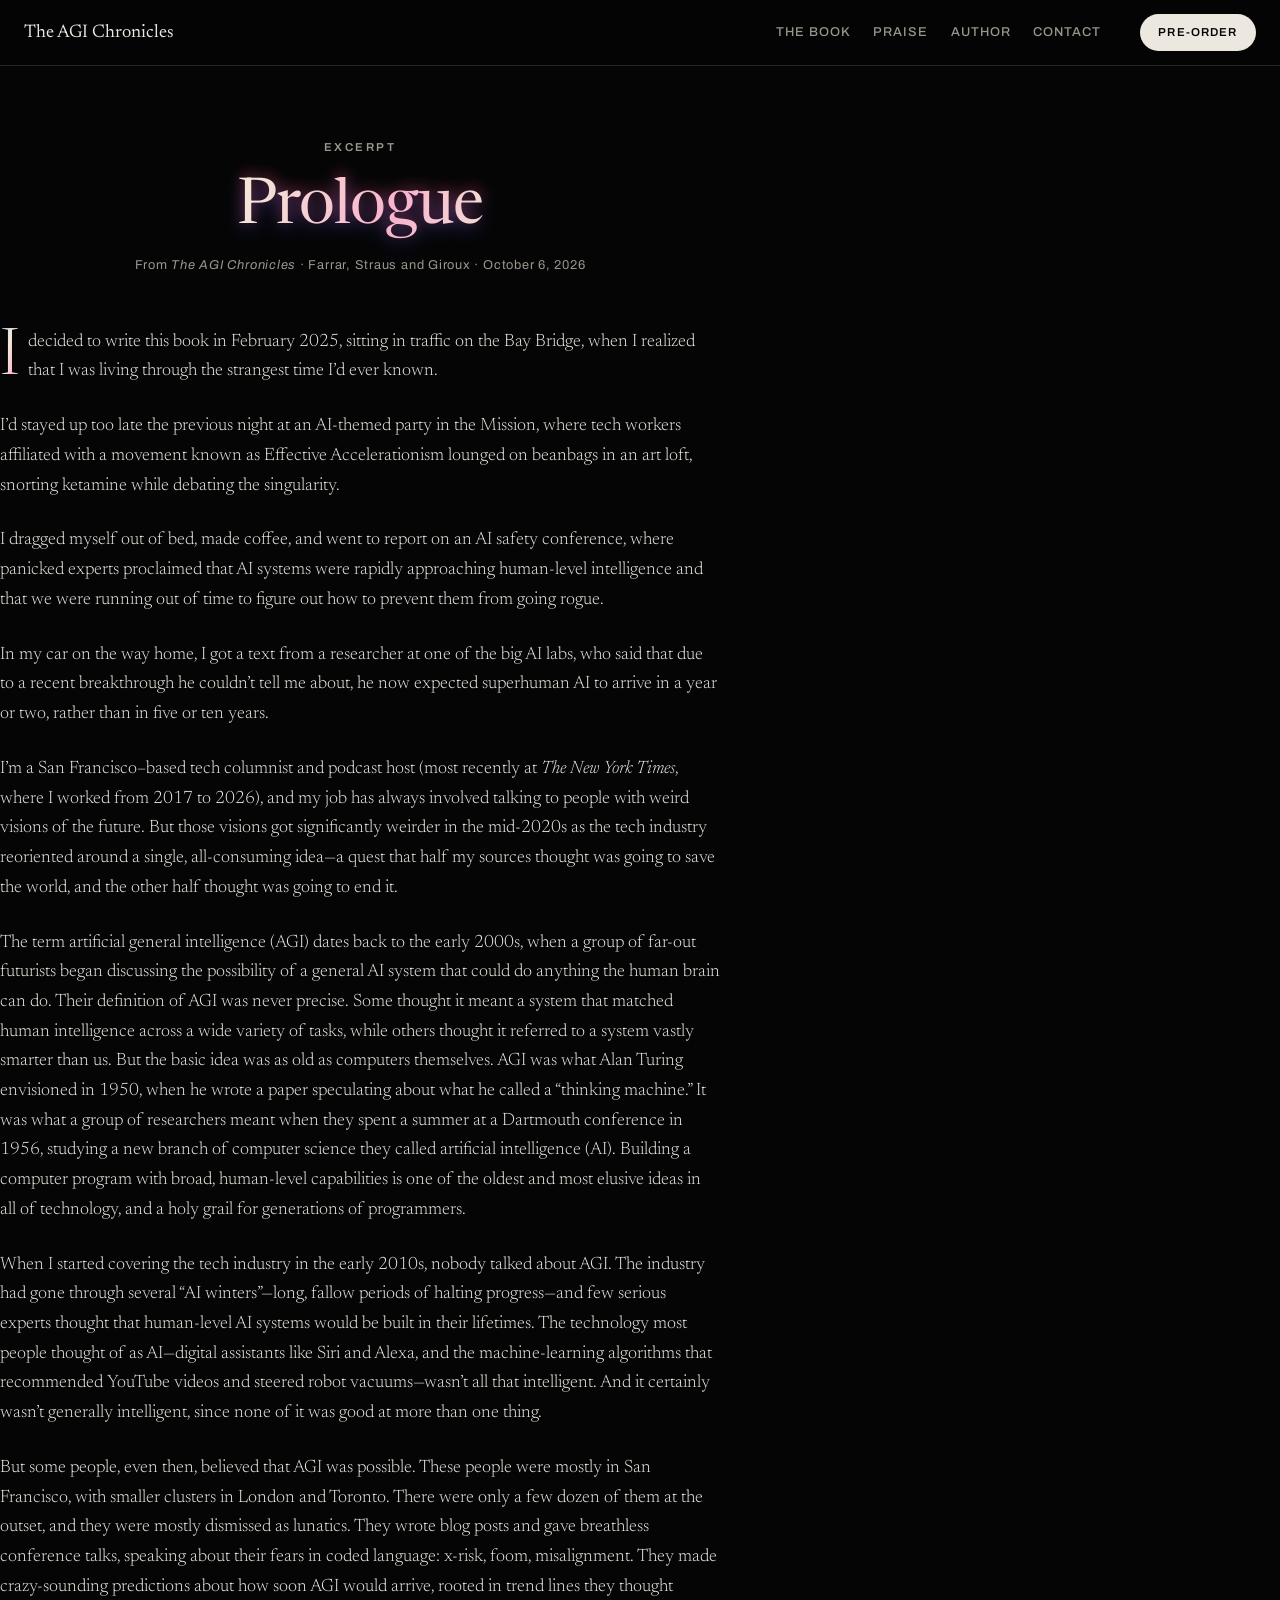
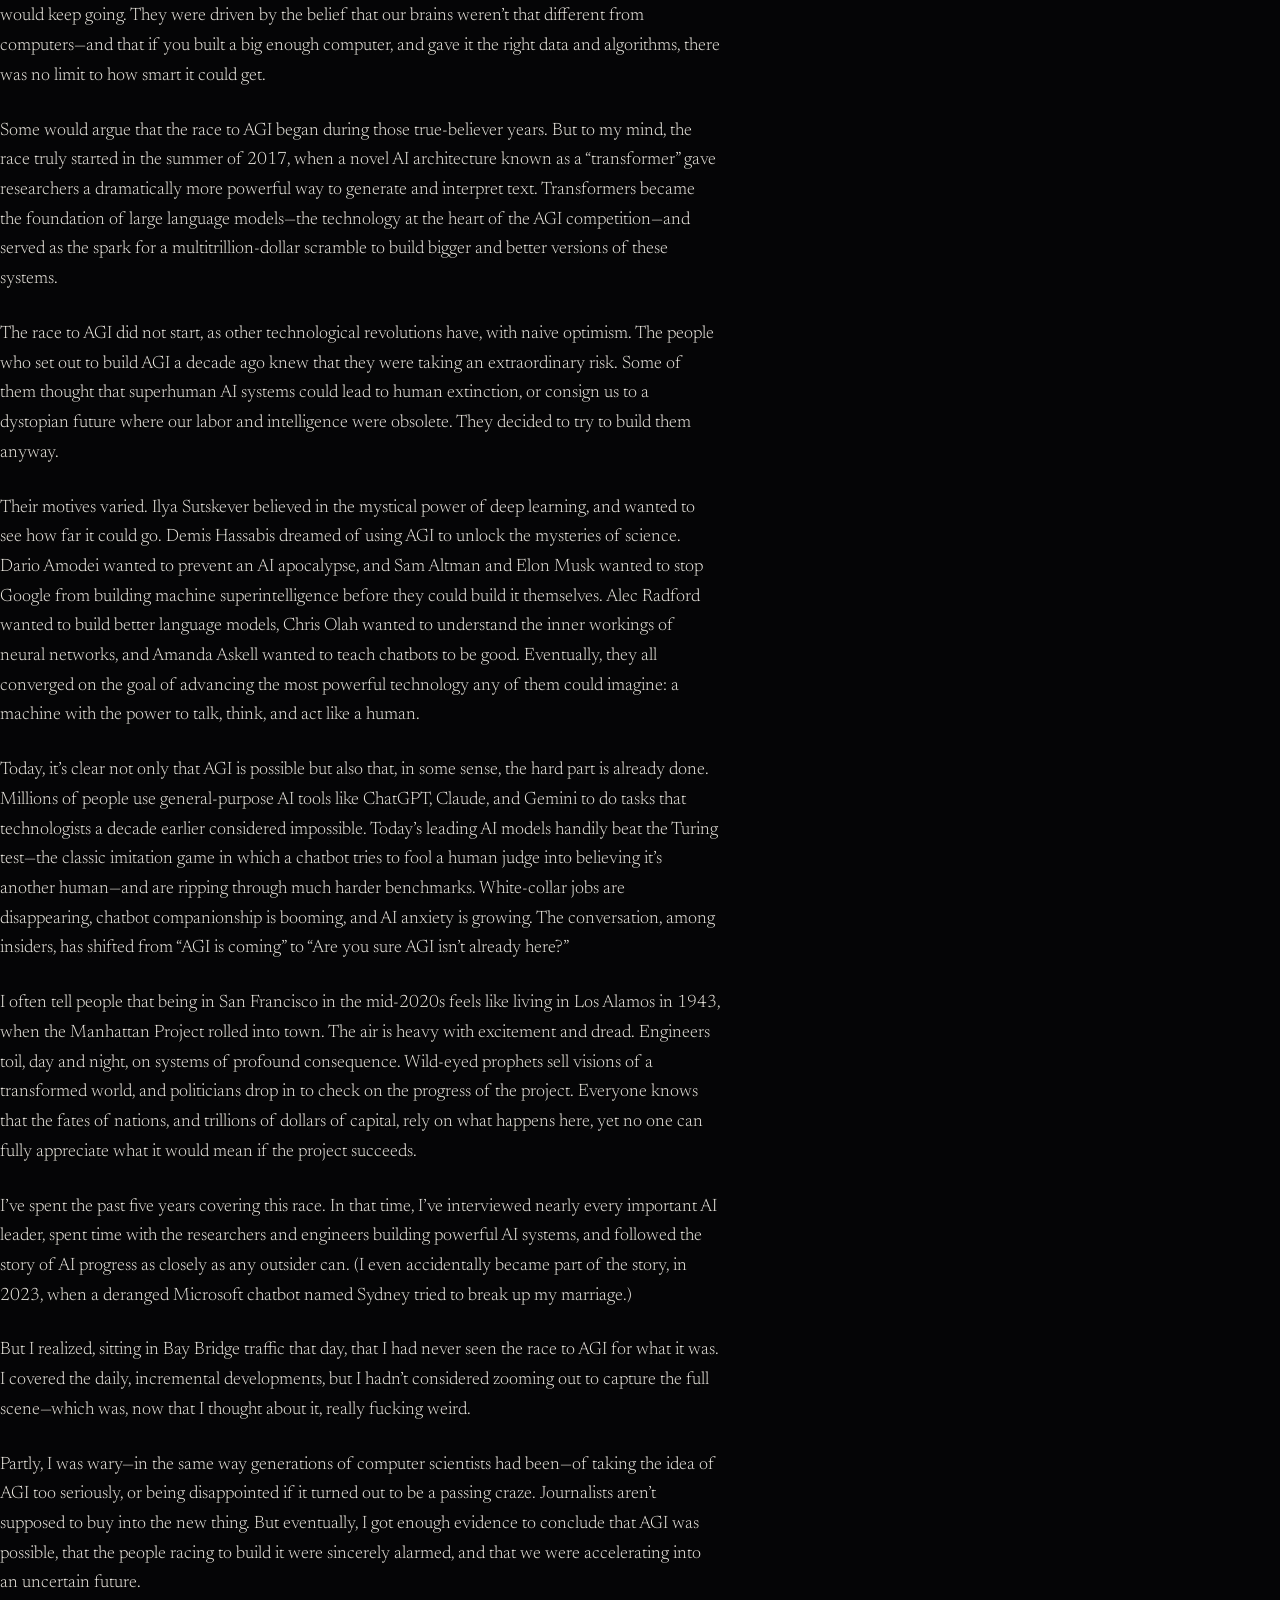
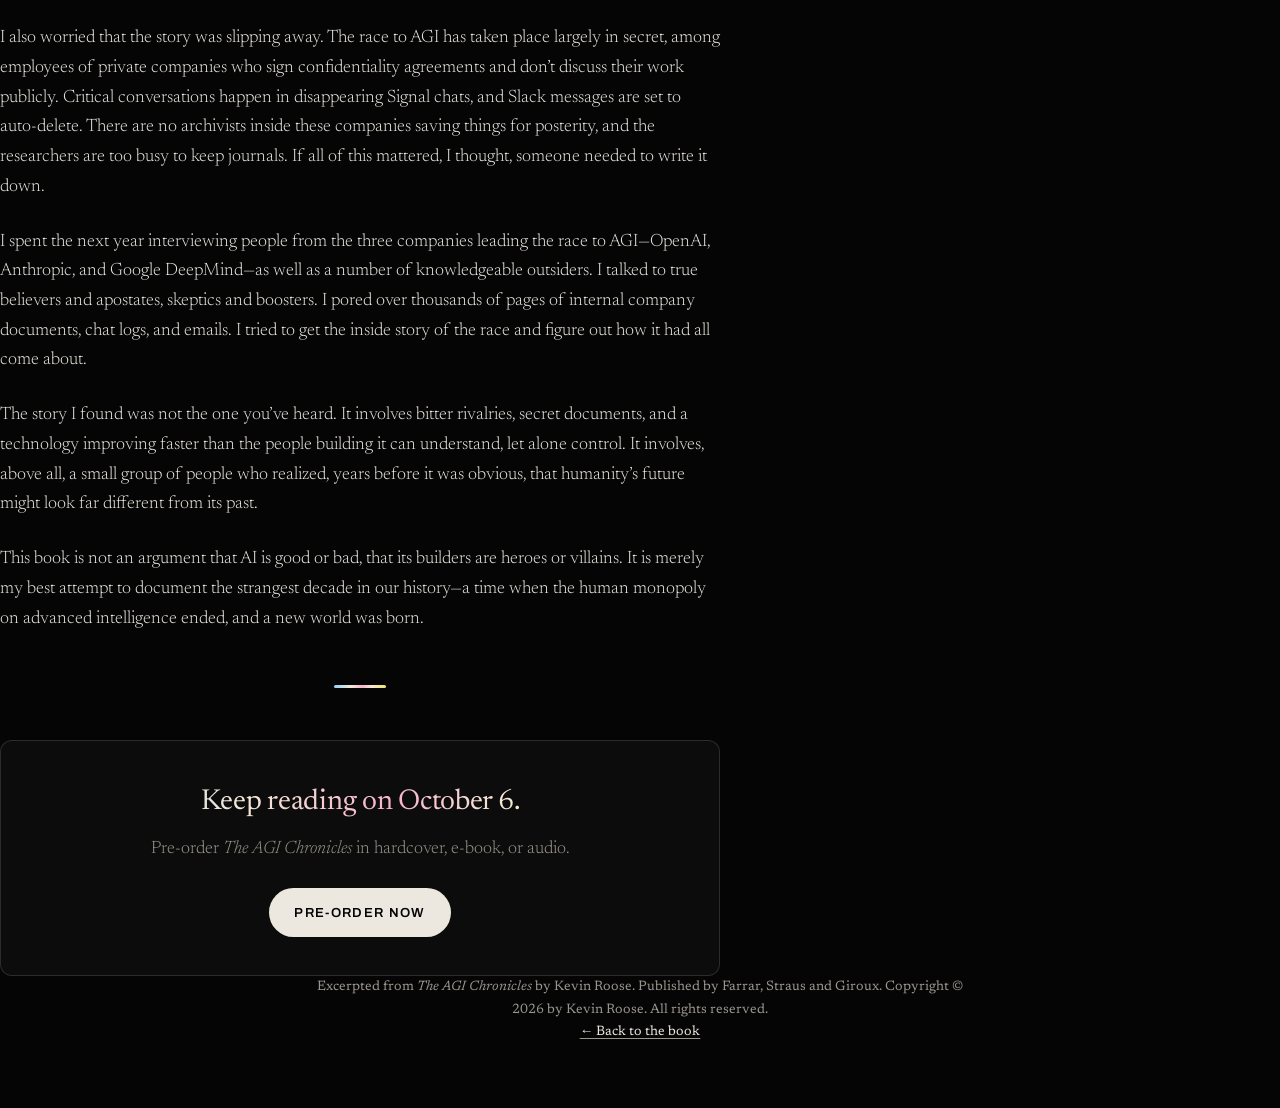
==== prologue.html @ 6323cae9 "Add prologue excerpt page, Libro.fm + Spotify retailers, final domain URLs Prologue ported from the " ====
<!DOCTYPE html>
<html lang="en">
<head>
<meta charset="utf-8">
<meta name="viewport" content="width=device-width, initial-scale=1">
<title>Prologue — The AGI Chronicles</title>
<meta name="description" content="Read the prologue of The AGI Chronicles by Kevin Roose. On sale October 6, 2026 from Farrar, Straus and Giroux.">
<link rel="canonical" href="https://theagichronicles.com/prologue.html">
<link rel="icon" type="image/svg+xml" href="assets/favicon.svg">

<meta property="og:type" content="article">
<meta property="og:title" content="Prologue — The AGI Chronicles">
<meta property="og:description" content="Read the opening pages of Kevin Roose's inside story of the race to create an artificial superintelligence.">
<meta property="og:image" content="https://theagichronicles.com/assets/og-image.jpg">
<meta property="og:url" content="https://theagichronicles.com/prologue.html">
<meta name="twitter:card" content="summary_large_image">
<meta name="twitter:image" content="https://theagichronicles.com/assets/og-image.jpg">

<link rel="preconnect" href="https://fonts.googleapis.com">
<link rel="preconnect" href="https://fonts.gstatic.com" crossorigin>
<link href="https://fonts.googleapis.com/css2?family=Newsreader:ital,opsz,wght@0,6..72,300;0,6..72,400;0,6..72,500;1,6..72,300;1,6..72,400&family=Archivo:wght@400;500;600&display=swap" rel="stylesheet">
<link rel="stylesheet" href="styles.css">
<script>document.documentElement.classList.add("js");</script>
<style>
  .excerpt { max-width: 720px; padding-top: 4.5rem; }
  .excerpt-head { text-align: center; margin-bottom: 3.2rem; }
  .excerpt-head .eyebrow { margin-bottom: 1.2rem; }
  .excerpt-title { font-size: clamp(2.6rem, 6vw, 4rem); }
  .from-line { margin-top: 1rem; font-family: var(--sans); font-size: 0.8rem; letter-spacing: 0.06em; color: var(--dim); }
  .excerpt article p { margin-bottom: 1.4em; font-weight: 300; }
  .excerpt article p:first-of-type::first-letter {
    font-size: 3.6em; line-height: 0.8; float: left;
    padding-right: 0.12em; padding-top: 0.08em;
    background: var(--prism); -webkit-background-clip: text; background-clip: text; color: transparent;
  }
  .end-mark {
    display: block; width: 52px; height: 3px; border-radius: 2px;
    background: var(--prism); margin: 3.2rem auto;
  }
  .keep-reading {
    text-align: center; border: 1px solid var(--faint); border-radius: 12px;
    padding: 2.4rem 2rem; background: rgba(236, 232, 224, 0.03);
  }
  .keep-reading h2 { font-size: 1.8rem; font-weight: 400; margin-bottom: 0.5rem; }
  .keep-reading p { color: var(--dim); font-weight: 300; margin-bottom: 1.5rem; }
  .excerpt-footer {
    max-width: 720px; margin: 0 auto; padding: 0 1.5rem 4rem;
    font-size: 0.85rem; color: var(--dim); text-align: center;
  }
</style>
</head>
<body>

<a class="skip-link" href="#prologue">Skip to content</a>

<header class="nav">
  <a class="nav-wordmark" href="index.html">The AGI&nbsp;Chronicles</a>
  <nav class="nav-links" aria-label="Site">
    <a href="index.html#book">The Book</a>
    <a href="index.html#praise">Praise</a>
    <a href="index.html#author">Author</a>
    <a href="index.html#contact">Contact</a>
  </nav>
  <a class="btn btn-solid nav-cta" href="index.html#buy">Pre-order</a>
</header>

<main class="excerpt" id="prologue">
  <div class="excerpt-head">
    <p class="eyebrow">Excerpt</p>
    <h1 class="prism excerpt-title" data-text="Prologue">Prologue</h1>
    <p class="from-line">From <em>The AGI Chronicles</em> &middot; Farrar, Straus and Giroux &middot; October 6, 2026</p>
  </div>

  <article>
    <p>I decided to write this book in February 2025, sitting in traffic on the Bay Bridge, when I realized that I was living through the strangest time I&rsquo;d ever known.</p>

    <p>I&rsquo;d stayed up too late the previous night at an AI-themed party in the Mission, where tech workers affiliated with a movement known as Effective Accelerationism lounged on beanbags in an art loft, snorting ketamine while debating the singularity.</p>

    <p>I dragged myself out of bed, made coffee, and went to report on an AI safety conference, where panicked experts proclaimed that AI systems were rapidly approaching human-level intelligence and that we were running out of time to figure out how to prevent them from going rogue.</p>

    <p>In my car on the way home, I got a text from a researcher at one of the big AI labs, who said that due to a recent breakthrough he couldn&rsquo;t tell me about, he now expected superhuman AI to arrive in a year or two, rather than in five or ten years.</p>

    <p>I&rsquo;m a San Francisco&ndash;based tech columnist and podcast host (most recently at <cite>The New York Times</cite>, where I worked from 2017 to 2026), and my job has always involved talking to people with weird visions of the future. But those visions got significantly weirder in the mid-2020s as the tech industry reoriented around a single, all-consuming idea&mdash;a quest that half my sources thought was going to save the world, and the other half thought was going to end it.</p>

    <p>The term artificial general intelligence (AGI) dates back to the early 2000s, when a group of far-out futurists began discussing the possibility of a general AI system that could do anything the human brain can do. Their definition of AGI was never precise. Some thought it meant a system that matched human intelligence across a wide variety of tasks, while others thought it referred to a system vastly smarter than us. But the basic idea was as old as computers themselves. AGI was what Alan Turing envisioned in 1950, when he wrote a paper speculating about what he called a &ldquo;thinking machine.&rdquo; It was what a group of researchers meant when they spent a summer at a Dartmouth conference in 1956, studying a new branch of computer science they called artificial intelligence (AI). Building a computer program with broad, human-level capabilities is one of the oldest and most elusive ideas in all of technology, and a holy grail for generations of programmers.</p>

    <p>When I started covering the tech industry in the early 2010s, nobody talked about AGI. The industry had gone through several &ldquo;AI winters&rdquo;&mdash;long, fallow periods of halting progress&mdash;and few serious experts thought that human-level AI systems would be built in their lifetimes. The technology most people thought of as AI&mdash;digital assistants like Siri and Alexa, and the machine-learning algorithms that recommended YouTube videos and steered robot vacuums&mdash;wasn&rsquo;t all that intelligent. And it certainly wasn&rsquo;t generally intelligent, since none of it was good at more than one thing.</p>

    <p>But some people, even then, believed that AGI was possible. These people were mostly in San Francisco, with smaller clusters in London and Toronto. There were only a few dozen of them at the outset, and they were mostly dismissed as lunatics. They wrote blog posts and gave breathless conference talks, speaking about their fears in coded language: x-risk, foom, misalignment. They made crazy-sounding predictions about how soon AGI would arrive, rooted in trend lines they thought would keep going. They were driven by the belief that our brains weren&rsquo;t that different from computers&mdash;and that if you built a big enough computer, and gave it the right data and algorithms, there was no limit to how smart it could get.</p>

    <p>Some would argue that the race to AGI began during those true-believer years. But to my mind, the race truly started in the summer of 2017, when a novel AI architecture known as a &ldquo;transformer&rdquo; gave researchers a dramatically more powerful way to generate and interpret text. Transformers became the foundation of large language models&mdash;the technology at the heart of the AGI competition&mdash;and served as the spark for a multitrillion-dollar scramble to build bigger and better versions of these systems.</p>

    <p>The race to AGI did not start, as other technological revolutions have, with naive optimism. The people who set out to build AGI a decade ago knew that they were taking an extraordinary risk. Some of them thought that superhuman AI systems could lead to human extinction, or consign us to a dystopian future where our labor and intelligence were obsolete. They decided to try to build them anyway.</p>

    <p>Their motives varied. Ilya Sutskever believed in the mystical power of deep learning, and wanted to see how far it could go. Demis Hassabis dreamed of using AGI to unlock the mysteries of science. Dario Amodei wanted to prevent an AI apocalypse, and Sam Altman and Elon Musk wanted to stop Google from building machine superintelligence before they could build it themselves. Alec Radford wanted to build better language models, Chris Olah wanted to understand the inner workings of neural networks, and Amanda Askell wanted to teach chatbots to be good. Eventually, they all converged on the goal of advancing the most powerful technology any of them could imagine: a machine with the power to talk, think, and act like a human.</p>

    <p>Today, it&rsquo;s clear not only that AGI is possible but also that, in some sense, the hard part is already done. Millions of people use general-purpose AI tools like ChatGPT, Claude, and Gemini to do tasks that technologists a decade earlier considered impossible. Today&rsquo;s leading AI models handily beat the Turing test&mdash;the classic imitation game in which a chatbot tries to fool a human judge into believing it&rsquo;s another human&mdash;and are ripping through much harder benchmarks. White-collar jobs are disappearing, chatbot companionship is booming, and AI anxiety is growing. The conversation, among insiders, has shifted from &ldquo;AGI is coming&rdquo; to &ldquo;Are you sure AGI isn&rsquo;t already here?&rdquo;</p>

    <p>I often tell people that being in San Francisco in the mid-2020s feels like living in Los Alamos in 1943, when the Manhattan Project rolled into town. The air is heavy with excitement and dread. Engineers toil, day and night, on systems of profound consequence. Wild-eyed prophets sell visions of a transformed world, and politicians drop in to check on the progress of the project. Everyone knows that the fates of nations, and trillions of dollars of capital, rely on what happens here, yet no one can fully appreciate what it would mean if the project succeeds.</p>

    <p>I&rsquo;ve spent the past five years covering this race. In that time, I&rsquo;ve interviewed nearly every important AI leader, spent time with the researchers and engineers building powerful AI systems, and followed the story of AI progress as closely as any outsider can. (I even accidentally became part of the story, in 2023, when a deranged Microsoft chatbot named Sydney tried to break up my marriage.)</p>

    <p>But I realized, sitting in Bay Bridge traffic that day, that I had never seen the race to AGI for what it was. I covered the daily, incremental developments, but I hadn&rsquo;t considered zooming out to capture the full scene&mdash;which was, now that I thought about it, really fucking weird.</p>

    <p>Partly, I was wary&mdash;in the same way generations of computer scientists had been&mdash;of taking the idea of AGI too seriously, or being disappointed if it turned out to be a passing craze. Journalists aren&rsquo;t supposed to buy into the new thing. But eventually, I got enough evidence to conclude that AGI was possible, that the people racing to build it were sincerely alarmed, and that we were accelerating into an uncertain future.</p>

    <p>I also worried that the story was slipping away. The race to AGI has taken place largely in secret, among employees of private companies who sign confidentiality agreements and don&rsquo;t discuss their work publicly. Critical conversations happen in disappearing Signal chats, and Slack messages are set to auto-delete. There are no archivists inside these companies saving things for posterity, and the researchers are too busy to keep journals. If all of this mattered, I thought, someone needed to write it down.</p>

    <p>I spent the next year interviewing people from the three companies leading the race to AGI&mdash;OpenAI, Anthropic, and Google DeepMind&mdash;as well as a number of knowledgeable outsiders. I talked to true believers and apostates, skeptics and boosters. I pored over thousands of pages of internal company documents, chat logs, and emails. I tried to get the inside story of the race and figure out how it had all come about.</p>

    <p>The story I found was not the one you&rsquo;ve heard. It involves bitter rivalries, secret documents, and a technology improving faster than the people building it can understand, let alone control. It involves, above all, a small group of people who realized, years before it was obvious, that humanity&rsquo;s future might look far different from its past.</p>

    <p>This book is not an argument that AI is good or bad, that its builders are heroes or villains. It is merely my best attempt to document the strangest decade in our history&mdash;a time when the human monopoly on advanced intelligence ended, and a new world was born.</p>
  </article>

  <span class="end-mark" aria-hidden="true"></span>

  <div class="keep-reading">
    <h2 class="prism-sm">Keep reading on October 6.</h2>
    <p>Pre-order <em>The AGI Chronicles</em> in hardcover, e-book, or audio.</p>
    <a class="btn btn-solid" href="index.html#buy">Pre-order now</a>
  </div>
</main>

<footer class="excerpt-footer">
  <p>Excerpted from <em>The AGI Chronicles</em> by Kevin Roose. Published by Farrar, Straus and Giroux. Copyright &copy; 2026 by Kevin Roose. All rights reserved.</p>
  <p><a href="index.html">&larr; Back to the book</a></p>
</footer>

</body>
</html>
---- styles.css ----
/* The AGI Chronicles — design language from the FSG jacket:
   pitch black ground, transitional serif, iridescent prism sheen,
   chromatic-aberration ghosting as the signature element. */

:root {
  --black: #050506;
  --ink: #ece8e0;
  --dim: #9b968c;
  --faint: rgba(236, 232, 224, 0.14);
  --blue: #8fd0f8;
  --pink: #f7b3cd;
  --yellow: #f2e468;
  --red: #ff4438;
  --deep: #3b4fd8;
  --prism: linear-gradient(100deg, var(--blue) 0%, #f3ead8 32%, var(--pink) 55%, #f3ead8 72%, var(--yellow) 100%);
  --serif: "Newsreader", Georgia, "Times New Roman", serif;
  --sans: "Archivo", -apple-system, "Helvetica Neue", sans-serif;
}

* { margin: 0; padding: 0; box-sizing: border-box; }

html { scroll-behavior: smooth; }

body {
  background: var(--black);
  color: var(--ink);
  font-family: var(--serif);
  font-size: 1.125rem;
  line-height: 1.65;
  -webkit-font-smoothing: antialiased;
  overflow-x: hidden;
}

::selection { background: var(--pink); color: var(--black); }

a { color: var(--ink); text-underline-offset: 3px; text-decoration-thickness: 1px; text-decoration-color: var(--dim); }
a:hover { text-decoration-color: var(--pink); }

.skip-link {
  position: absolute; left: -999px; top: 0; z-index: 100;
  background: var(--ink); color: var(--black); padding: 0.6rem 1rem;
}
.skip-link:focus { left: 0; }

:focus-visible { outline: 2px solid var(--blue); outline-offset: 3px; }

/* ---------- prism type: the signature ---------- */

.prism, .prism-sm {
  background: var(--prism);
  -webkit-background-clip: text;
  background-clip: text;
  color: transparent;
}

.prism {
  position: relative;
  font-weight: 400;
  font-size: clamp(3rem, 8.5vw, 6.2rem);
  line-height: 0.98;
  letter-spacing: -0.015em;
  font-optical-sizing: auto;
}

/* chromatic-aberration ghosts, echoing the jacket's smeared letters */
.prism::before, .prism::after {
  content: attr(data-text);
  position: absolute;
  inset: 0;
  z-index: -1;
  background: none;
  -webkit-background-clip: initial;
  background-clip: initial;
  pointer-events: none;
}
.prism::before {
  color: var(--red);
  transform: translateY(-0.045em);
  filter: blur(7px);
  opacity: 0.5;
}
.prism::after {
  color: var(--deep);
  transform: translateY(0.06em);
  filter: blur(9px);
  opacity: 0.55;
}

@media (prefers-reduced-motion: no-preference) {
  .prism::before { animation: ghost-drift 9s ease-in-out infinite alternate; }
  .prism::after  { animation: ghost-drift-2 11s ease-in-out infinite alternate; }
  @keyframes ghost-drift   { from { transform: translateY(-0.045em); opacity: 0.42; } to { transform: translateY(-0.085em); opacity: 0.6; } }
  @keyframes ghost-drift-2 { from { transform: translateY(0.06em);  opacity: 0.45; } to { transform: translateY(0.1em);  opacity: 0.62; } }
}

.prism-sm {
  font-family: var(--serif);
  font-weight: 400;
  letter-spacing: -0.01em;
}

/* ---------- structure ---------- */

.eyebrow {
  font-family: var(--sans);
  font-size: 0.72rem;
  font-weight: 600;
  letter-spacing: 0.22em;
  text-transform: uppercase;
  color: var(--dim);
}
.eyebrow em { font-style: normal; color: var(--ink); }

.section-title {
  font-size: clamp(1.9rem, 3.6vw, 2.7rem);
  font-weight: 400;
  margin-bottom: 1.2em;
  text-align: center;
}

section { padding: 6.5rem 1.5rem; max-width: 1120px; margin: 0 auto; }

/* ---------- nav ---------- */

.nav {
  position: sticky; top: 0; z-index: 50;
  display: flex; align-items: center; gap: 2rem;
  padding: 0.9rem 1.5rem;
  background: rgba(5, 5, 6, 0.82);
  backdrop-filter: blur(14px);
  -webkit-backdrop-filter: blur(14px);
  border-bottom: 1px solid var(--faint);
}
.nav-wordmark {
  font-family: var(--serif);
  font-size: 1.15rem;
  text-decoration: none;
  white-space: nowrap;
}
.nav-links { display: flex; gap: 1.4rem; margin-left: auto; }
.nav-links a {
  font-family: var(--sans);
  font-size: 0.8rem;
  font-weight: 500;
  letter-spacing: 0.08em;
  text-transform: uppercase;
  color: var(--dim);
  text-decoration: none;
}
.nav-links a:hover { color: var(--ink); }
.nav-cta { margin-left: 0.4rem; }

@media (max-width: 860px) {
  .nav-links { display: none; }
  .nav-cta { margin-left: auto; }
}

/* ---------- buttons ---------- */

.btn {
  display: inline-flex; align-items: center; gap: 0.5rem;
  font-family: var(--sans);
  font-size: 0.82rem;
  font-weight: 600;
  letter-spacing: 0.1em;
  text-transform: uppercase;
  text-decoration: none;
  padding: 0.85rem 1.6rem;
  border-radius: 999px;
  cursor: pointer;
  transition: transform 0.18s ease, box-shadow 0.18s ease, background 0.18s ease;
}
.btn-solid {
  background: var(--ink);
  color: var(--black);
  border: none;
}
.btn-solid:hover {
  transform: translateY(-1px);
  box-shadow: 0 0 0 1px rgba(255, 68, 56, 0.55), 0 0 22px rgba(143, 208, 248, 0.35), 0 6px 24px rgba(247, 179, 205, 0.25);
}
.btn-ghost {
  background: transparent;
  color: var(--ink);
  border: 1px solid rgba(236, 232, 224, 0.35);
}
.btn-ghost:hover { border-color: var(--pink); transform: translateY(-1px); }
.nav-cta.btn { padding: 0.55rem 1.15rem; font-size: 0.72rem; }
.icon { width: 1.05em; height: 1.05em; }

/* ---------- hero ---------- */

.hero { padding-top: 5rem; padding-bottom: 5.5rem; }
.hero-inner {
  display: grid;
  grid-template-columns: 1.15fr 0.85fr;
  gap: 3.5rem;
  align-items: center;
}
.hero-copy .eyebrow { margin-bottom: 1.6rem; }
.hero-sub {
  font-size: clamp(1.2rem, 2.3vw, 1.55rem);
  font-weight: 300;
  color: var(--ink);
  line-height: 1.35;
  margin-top: 1.4rem;
  max-width: 30ch;
}
.hero-byline { margin-top: 1.3rem; font-size: 1.15rem; color: var(--dim); }
.hero-byline strong { color: var(--ink); font-weight: 500; }
.hero-pub {
  margin-top: 0.5rem;
  font-family: var(--sans);
  font-size: 0.78rem;
  letter-spacing: 0.06em;
  color: var(--dim);
}
.hero-ctas { display: flex; flex-wrap: wrap; gap: 0.9rem; margin-top: 2.2rem; }
.hero-prologue { margin-top: 1.3rem; }
.hero-prologue a {
  font-family: var(--sans);
  font-size: 0.85rem;
  letter-spacing: 0.05em;
  color: var(--dim);
}
.hero-prologue a:hover { color: var(--ink); text-decoration-color: var(--pink); }

.hero-cover { display: flex; justify-content: center; }
.cover-frame {
  position: relative;
  max-width: 340px;
}
.cover-frame::before {
  content: "";
  position: absolute;
  inset: -12%;
  background:
    radial-gradient(45% 45% at 30% 25%, rgba(59, 79, 216, 0.35), transparent 70%),
    radial-gradient(40% 40% at 75% 60%, rgba(255, 68, 56, 0.22), transparent 70%),
    radial-gradient(50% 50% at 55% 85%, rgba(247, 179, 205, 0.2), transparent 70%);
  filter: blur(30px);
  z-index: -1;
}
.cover-frame img {
  width: 100%; height: auto; display: block;
  border-radius: 4px;
  box-shadow: 0 24px 60px rgba(0, 0, 0, 0.75), 0 0 0 1px rgba(236, 232, 224, 0.08);
  transition: transform 0.35s ease;
}
.cover-frame:hover img { transform: translateY(-6px) rotate(-0.6deg); }

@media (prefers-reduced-motion: no-preference) {
  .cover-frame { animation: cover-float 7s ease-in-out infinite alternate; }
  @keyframes cover-float { from { transform: translateY(0); } to { transform: translateY(-10px); } }
}

@media (max-width: 860px) {
  .hero-inner { grid-template-columns: 1fr; gap: 3rem; }
  .hero-cover { order: -1; }
  .cover-frame { max-width: 240px; }
  .hero-copy { text-align: center; }
  .hero-sub { margin-inline: auto; }
  .hero-ctas { justify-content: center; }
}

/* ---------- buy ---------- */

.buy { text-align: center; padding-top: 4rem; }
.buy-note { color: var(--dim); margin-top: -1.2rem; margin-bottom: 2.4rem; }
.retailers {
  list-style: none;
  display: grid;
  grid-template-columns: repeat(4, 1fr);
  gap: 0.9rem;
  max-width: 980px;
  margin: 0 auto;
}
@media (max-width: 900px) { .retailers { grid-template-columns: repeat(2, 1fr); max-width: 640px; } }
.retailer {
  display: flex; flex-direction: column; align-items: center; justify-content: center; gap: 0.3rem;
  min-height: 4.6rem;
  padding: 1rem;
  font-family: var(--sans);
  font-size: 0.92rem;
  font-weight: 500;
  letter-spacing: 0.04em;
  text-decoration: none;
  border: 1px solid var(--faint);
  border-radius: 6px;
  transition: border-color 0.2s ease, box-shadow 0.2s ease, transform 0.2s ease;
}
.retailer:hover {
  transform: translateY(-2px);
  border-color: transparent;
  box-shadow: 0 0 0 1px rgba(143, 208, 248, 0.7), 0 0 18px rgba(247, 179, 205, 0.3), 0 8px 24px rgba(0, 0, 0, 0.5);
}
.retailer .tag {
  font-size: 0.68rem;
  font-weight: 400;
  letter-spacing: 0.08em;
  text-transform: uppercase;
  color: var(--dim);
}
.buy-small { margin-top: 1.6rem; font-size: 0.95rem; color: var(--dim); }

@media (max-width: 640px) { .retailers { grid-template-columns: 1fr 1fr; } }

/* ---------- praise ---------- */

.quote-lead { max-width: 880px; margin: 0 auto 3.5rem; text-align: center; }
.quote-lead blockquote p {
  font-size: clamp(1.25rem, 2.6vw, 1.7rem);
  font-weight: 300;
  line-height: 1.5;
}
.quote-lead figcaption, .quote-card figcaption {
  margin-top: 1.1rem;
  font-family: var(--sans);
  font-size: 0.78rem;
  letter-spacing: 0.1em;
  text-transform: uppercase;
  color: var(--dim);
}
.quote-lead figcaption cite, .quote-card figcaption cite { font-style: normal; color: var(--ink); }

.quote-grid {
  display: grid;
  grid-template-columns: repeat(3, 1fr);
  gap: 1.2rem;
}
.quote-card {
  border: 1px solid var(--faint);
  border-radius: 8px;
  padding: 1.8rem 1.5rem;
  display: flex; flex-direction: column; justify-content: space-between;
}
.quote-card blockquote p { font-size: 1rem; font-weight: 300; line-height: 1.6; }
.star-badge { display: block; margin-top: 0.3rem; color: var(--yellow); }

@media (max-width: 860px) { .quote-grid { grid-template-columns: 1fr; } }

/* ---------- book ---------- */

.book-body { max-width: 760px; margin: 0 auto; }
.book-lede {
  font-size: clamp(1.35rem, 2.8vw, 1.8rem);
  font-weight: 300;
  line-height: 1.4;
  text-align: center;
  margin-bottom: 2.6rem;
}
.book-copy p { margin-bottom: 1.4rem; font-weight: 300; }
.book-copy p:first-child::first-letter {
  font-size: 3.4em;
  line-height: 0.8;
  float: left;
  padding-right: 0.12em;
  padding-top: 0.08em;
  background: var(--prism);
  -webkit-background-clip: text;
  background-clip: text;
  color: transparent;
}
.book-facts {
  display: grid;
  grid-template-columns: repeat(4, auto);
  justify-content: space-between;
  gap: 1.5rem;
  margin-top: 3rem;
  padding-top: 2rem;
  border-top: 1px solid var(--faint);
}
.book-facts dt {
  font-family: var(--sans);
  font-size: 0.68rem;
  font-weight: 600;
  letter-spacing: 0.18em;
  text-transform: uppercase;
  color: var(--dim);
  margin-bottom: 0.3rem;
}
.book-facts dd { font-size: 1.1rem; }
@media (max-width: 640px) { .book-facts { grid-template-columns: 1fr 1fr; } }

/* ---------- author ---------- */

.author-inner {
  display: grid;
  grid-template-columns: 0.9fr 1.1fr;
  gap: 3rem;
  align-items: center;
  max-width: 980px;
  margin: 0 auto;
}
.author-photo img {
  width: 100%; height: auto; display: block;
  border-radius: 8px;
  box-shadow: 0 18px 48px rgba(0, 0, 0, 0.6), 0 0 0 1px rgba(236, 232, 224, 0.08);
}
.author-bio p { font-weight: 300; }
.author-links {
  list-style: none;
  margin-top: 1.6rem;
  display: flex; flex-direction: column; gap: 0.55rem;
}
.author-links a {
  font-family: var(--sans);
  font-size: 0.85rem;
  letter-spacing: 0.04em;
  color: var(--dim);
}
.author-links a:hover { color: var(--ink); }
@media (max-width: 860px) {
  .author-inner { grid-template-columns: 1fr; }
  .author-photo { max-width: 420px; margin: 0 auto; }
}

/* ---------- newsletter ---------- */

.newsletter { padding-top: 3rem; }
.newsletter-card {
  position: relative;
  max-width: 680px;
  margin: 0 auto;
  padding: 3rem 2.5rem;
  text-align: center;
  border-radius: 12px;
  background: rgba(236, 232, 224, 0.03);
}
.newsletter-card::before {
  content: "";
  position: absolute; inset: 0;
  border-radius: 12px;
  padding: 1px;
  background: linear-gradient(120deg, rgba(143,208,248,0.6), rgba(247,179,205,0.5), rgba(242,228,104,0.5), rgba(59,79,216,0.6));
  -webkit-mask: linear-gradient(#000 0 0) content-box, linear-gradient(#000 0 0);
  -webkit-mask-composite: xor;
  mask: linear-gradient(#000 0 0) content-box, linear-gradient(#000 0 0);
  mask-composite: exclude;
  pointer-events: none;
}
.newsletter-card .section-title { margin-bottom: 0.6em; }
.newsletter-card p { color: var(--dim); font-weight: 300; max-width: 46ch; margin: 0 auto 1.6rem; }
.newsletter-card iframe { border: 0; border-radius: 6px; }

/* ---------- contact ---------- */

.contact-inner {
  display: grid;
  grid-template-columns: 0.9fr 1.1fr;
  gap: 3rem;
  max-width: 980px;
  margin: 0 auto;
}
.contact-copy p { font-weight: 300; }
.contact-fine { margin-top: 1rem; font-size: 0.95rem; color: var(--dim); }

.contact-form .field { margin-bottom: 1.1rem; }
.contact-form label {
  display: block;
  font-family: var(--sans);
  font-size: 0.72rem;
  font-weight: 600;
  letter-spacing: 0.14em;
  text-transform: uppercase;
  color: var(--dim);
  margin-bottom: 0.4rem;
}
.contact-form input,
.contact-form select,
.contact-form textarea {
  width: 100%;
  background: rgba(236, 232, 224, 0.05);
  border: 1px solid var(--faint);
  border-radius: 6px;
  color: var(--ink);
  font-family: var(--serif);
  font-size: 1rem;
  padding: 0.7rem 0.9rem;
  transition: border-color 0.2s ease;
}
.contact-form select { appearance: none; -webkit-appearance: none; background-image: linear-gradient(45deg, transparent 50%, var(--dim) 50%), linear-gradient(135deg, var(--dim) 50%, transparent 50%); background-position: calc(100% - 18px) 50%, calc(100% - 13px) 50%; background-size: 5px 5px; background-repeat: no-repeat; }
.contact-form input:focus,
.contact-form select:focus,
.contact-form textarea:focus { outline: none; border-color: var(--blue); }
.contact-form textarea { resize: vertical; }
.honeypot { position: absolute; left: -9999px; width: 1px; height: 1px; opacity: 0; }
.form-status { margin-top: 0.9rem; font-size: 0.95rem; color: var(--dim); min-height: 1.4em; }
.form-status.ok { color: var(--blue); }
.form-status.err { color: var(--red); }

@media (max-width: 860px) { .contact-inner { grid-template-columns: 1fr; gap: 2rem; } }

/* ---------- footer ---------- */

.footer {
  border-top: 1px solid var(--faint);
  padding: 3.5rem 1.5rem 4.5rem;
  text-align: center;
  font-size: 0.9rem;
  color: var(--dim);
}
.footer-wordmark { font-size: 1.5rem; margin-bottom: 0.8rem; display: inline-block; }
.footer p { margin-bottom: 0.5rem; }
.footer a { color: var(--dim); }
.footer a:hover { color: var(--ink); }

/* ---------- sticky mobile buy bar ---------- */

.sticky-buy {
  position: fixed;
  left: 50%; bottom: 1rem;
  transform: translate(-50%, 140%);
  z-index: 40;
  background: var(--ink);
  color: var(--black);
  font-family: var(--sans);
  font-size: 0.8rem;
  font-weight: 600;
  letter-spacing: 0.05em;
  text-decoration: none;
  padding: 0.8rem 1.4rem;
  border-radius: 999px;
  box-shadow: 0 8px 30px rgba(0, 0, 0, 0.6), 0 0 0 1px rgba(247, 179, 205, 0.4);
  transition: transform 0.3s ease;
  white-space: nowrap;
}
.sticky-buy em { font-style: italic; }
.sticky-buy.show { transform: translate(-50%, 0); }
@media (min-width: 861px) { .sticky-buy { display: none; } }

/* ---------- modal ---------- */

.modal-backdrop[hidden] { display: none; }

.modal-backdrop {
  position: fixed; inset: 0; z-index: 90;
  display: flex; align-items: center; justify-content: center;
  background: rgba(5, 5, 6, 0.7);
  backdrop-filter: blur(6px);
  -webkit-backdrop-filter: blur(6px);
  padding: 1.5rem;
}
.modal {
  position: relative;
  width: 100%;
  max-width: 480px;
  background: #0b0b0d;
  border: 1px solid rgba(236, 232, 224, 0.16);
  border-radius: 12px;
  padding: 2.6rem 2.2rem 1.6rem;
  text-align: center;
  box-shadow: 0 0 60px rgba(59, 79, 216, 0.25), 0 30px 80px rgba(0, 0, 0, 0.8);
}
.modal .eyebrow { margin-bottom: 0.9rem; }
.modal h3 { font-size: 1.75rem; font-weight: 400; margin-bottom: 0.7rem; }
.modal p { font-weight: 300; color: var(--dim); margin-bottom: 1.4rem; }
.modal iframe { border: 0; border-radius: 6px; }
.modal-close {
  position: absolute; top: 0.8rem; right: 1rem;
  background: none; border: none;
  color: var(--dim);
  font-size: 1.6rem;
  cursor: pointer;
  line-height: 1;
}
.modal-close:hover { color: var(--ink); }
.modal-dismiss {
  display: block;
  margin: 0.9rem auto 0;
  background: none; border: none;
  font-family: var(--sans);
  font-size: 0.75rem;
  letter-spacing: 0.06em;
  color: var(--dim);
  text-decoration: underline;
  text-underline-offset: 3px;
  cursor: pointer;
}
.modal-dismiss:hover { color: var(--ink); }

/* ---------- reveal on scroll ---------- */

@media (prefers-reduced-motion: no-preference) {
  html.js .reveal { opacity: 0; transform: translateY(18px); transition: opacity 0.6s ease, transform 0.6s ease; }
  html.js .reveal.in { opacity: 1; transform: none; }
}
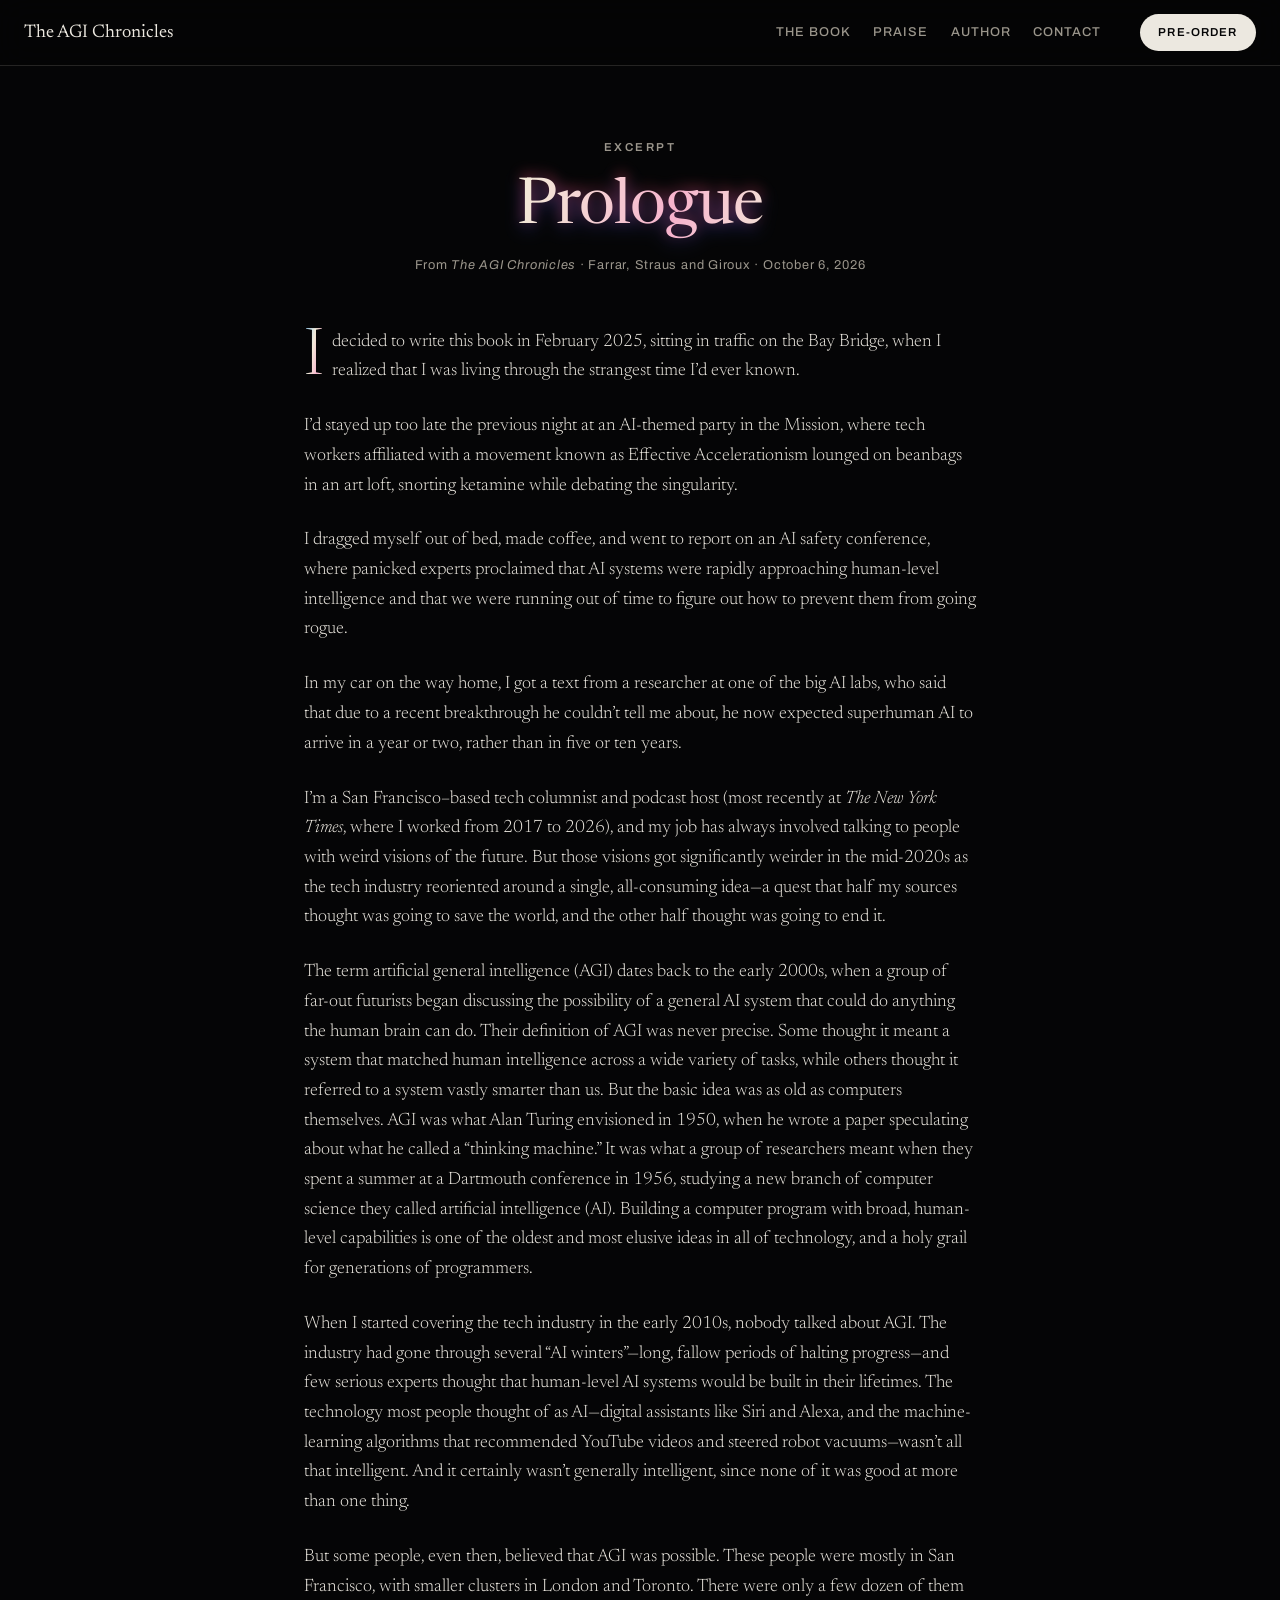
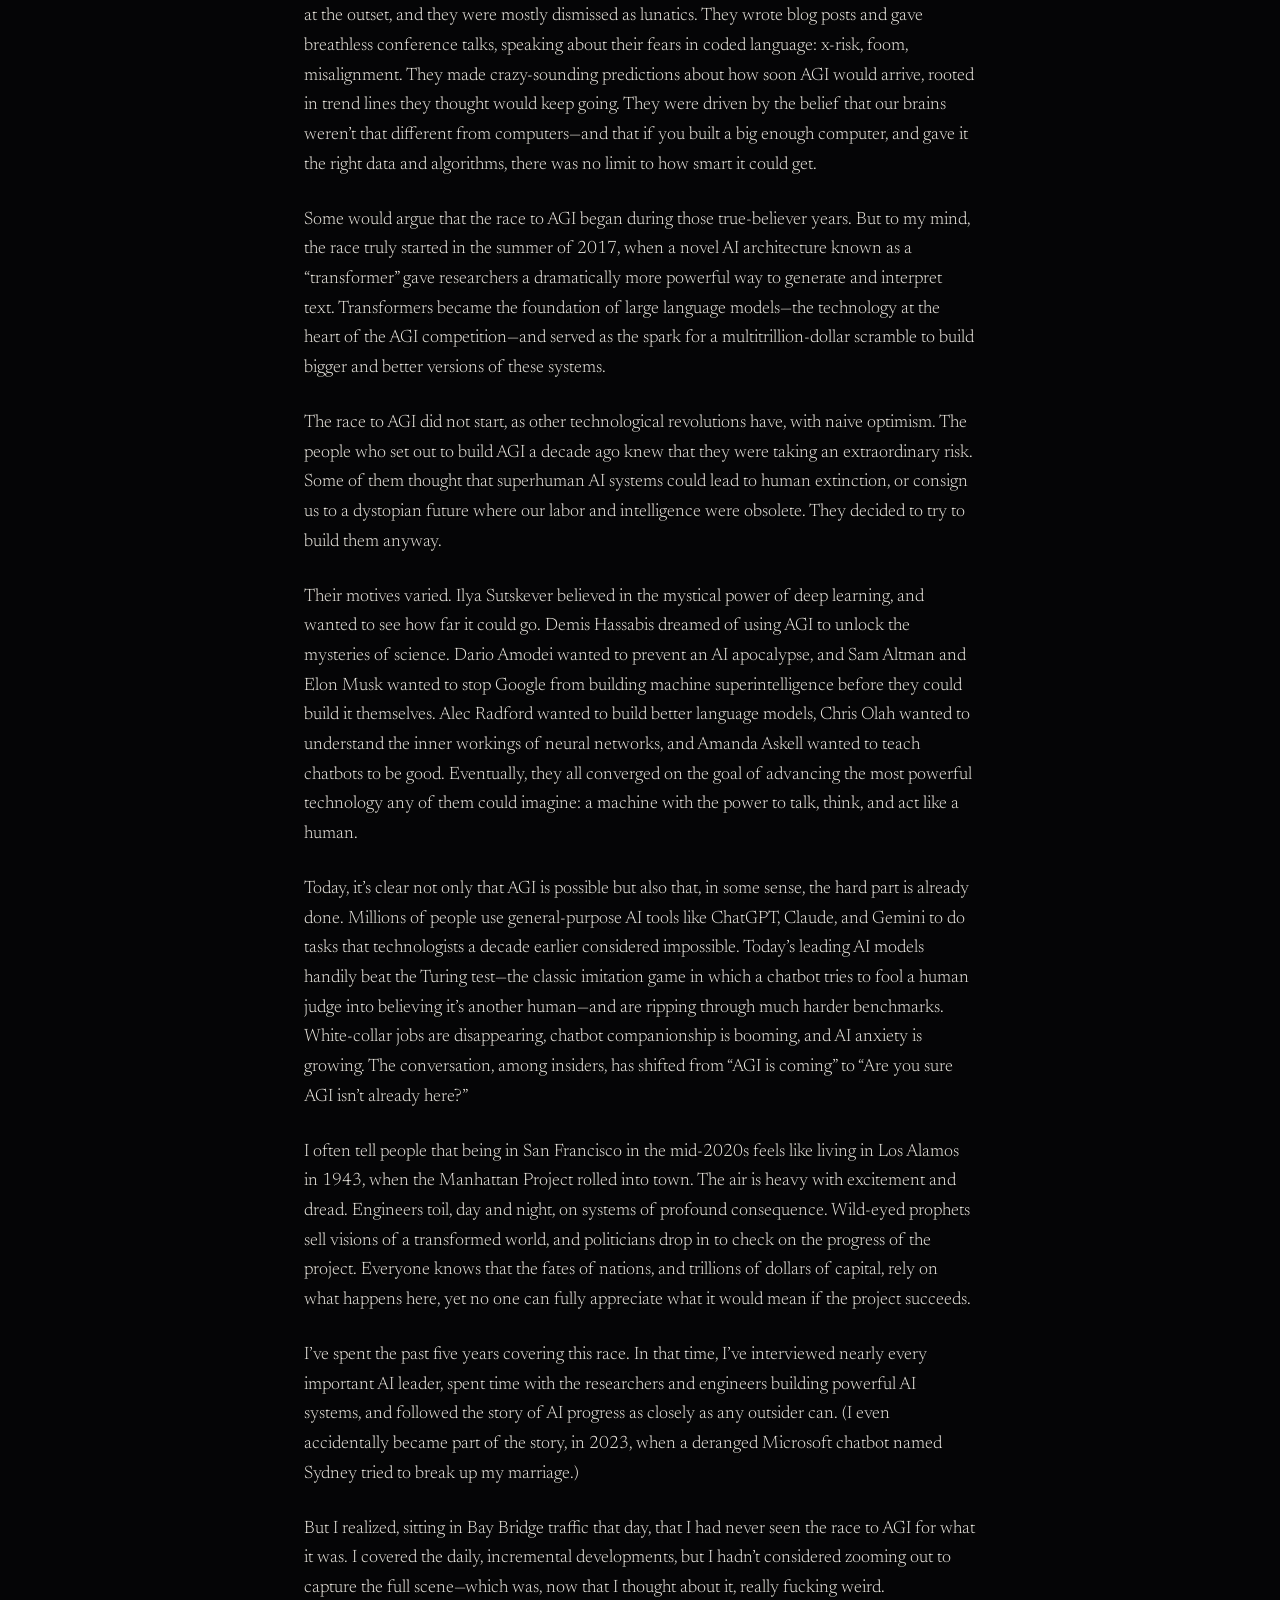
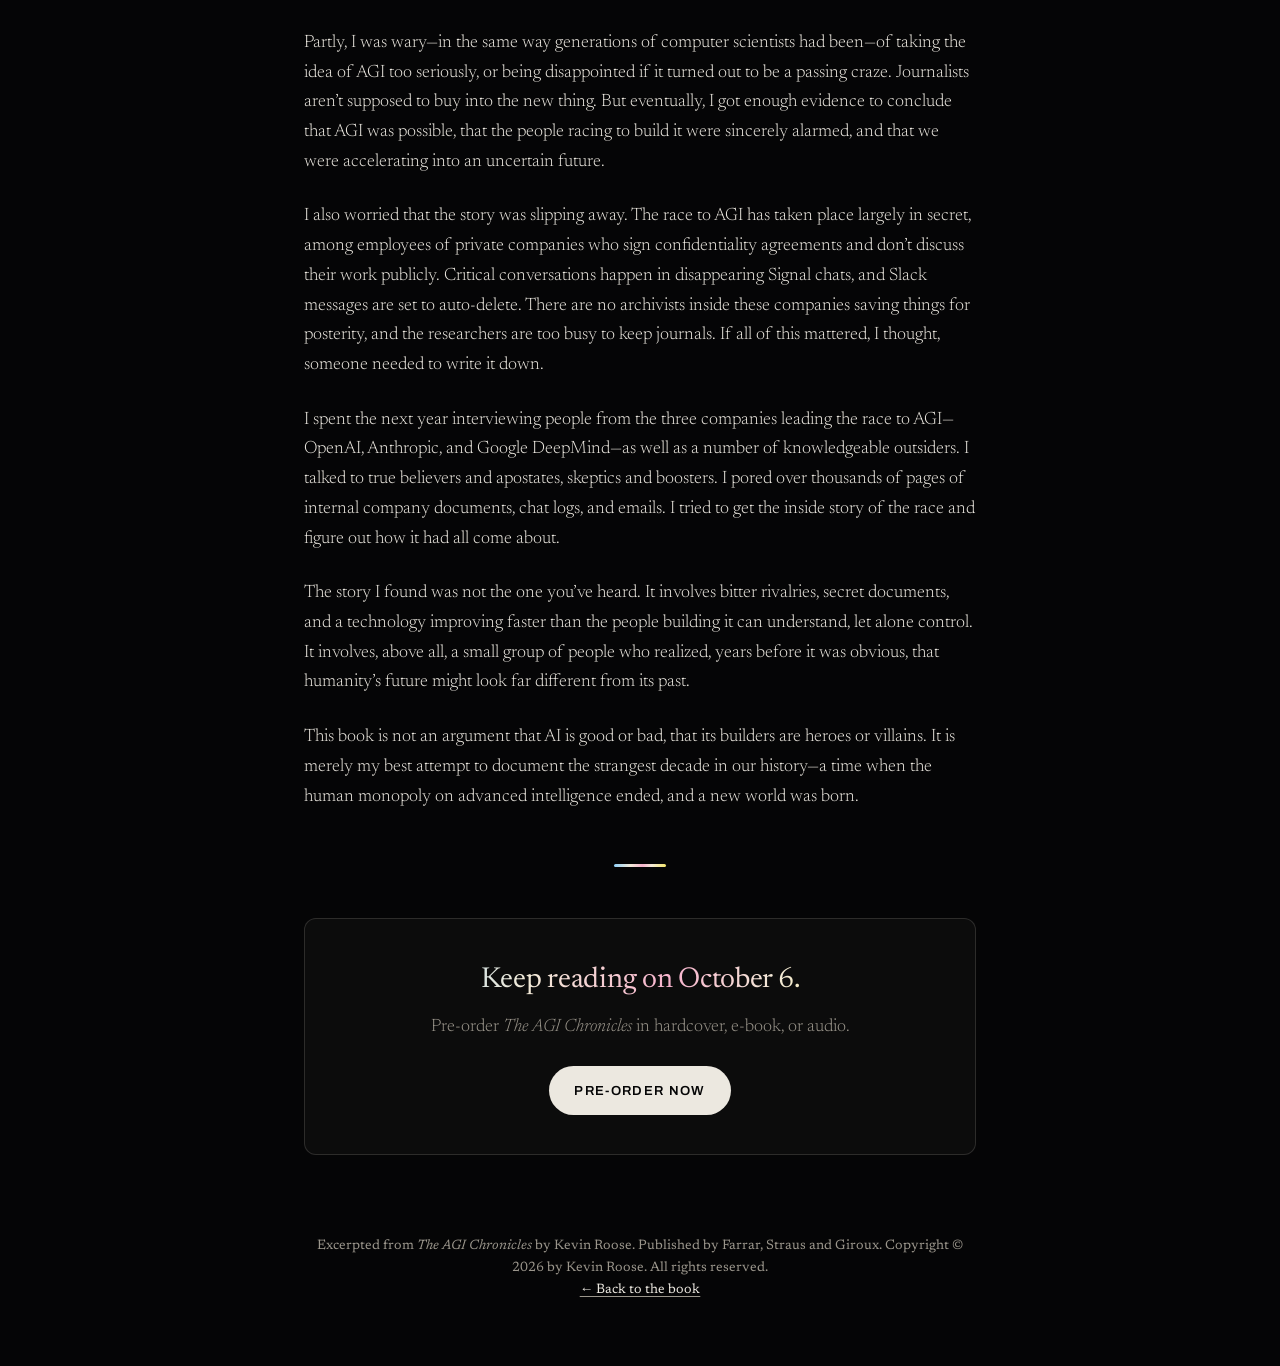
==== commit 131d4f98: "Center the prologue column and restore side padding Co-Authored-By: Claude Fable 5 <noreply@anthropi" ====
--- a/prologue.html
+++ b/prologue.html
@@ -22,7 +22,7 @@
 <link rel="stylesheet" href="styles.css">
 <script>document.documentElement.classList.add("js");</script>
 <style>
-  .excerpt { max-width: 720px; padding-top: 4.5rem; }
+  .excerpt { max-width: 720px; margin: 0 auto; padding: 4.5rem 1.5rem 5rem; }
   .excerpt-head { text-align: center; margin-bottom: 3.2rem; }
   .excerpt-head .eyebrow { margin-bottom: 1.2rem; }
   .excerpt-title { font-size: clamp(2.6rem, 6vw, 4rem); }
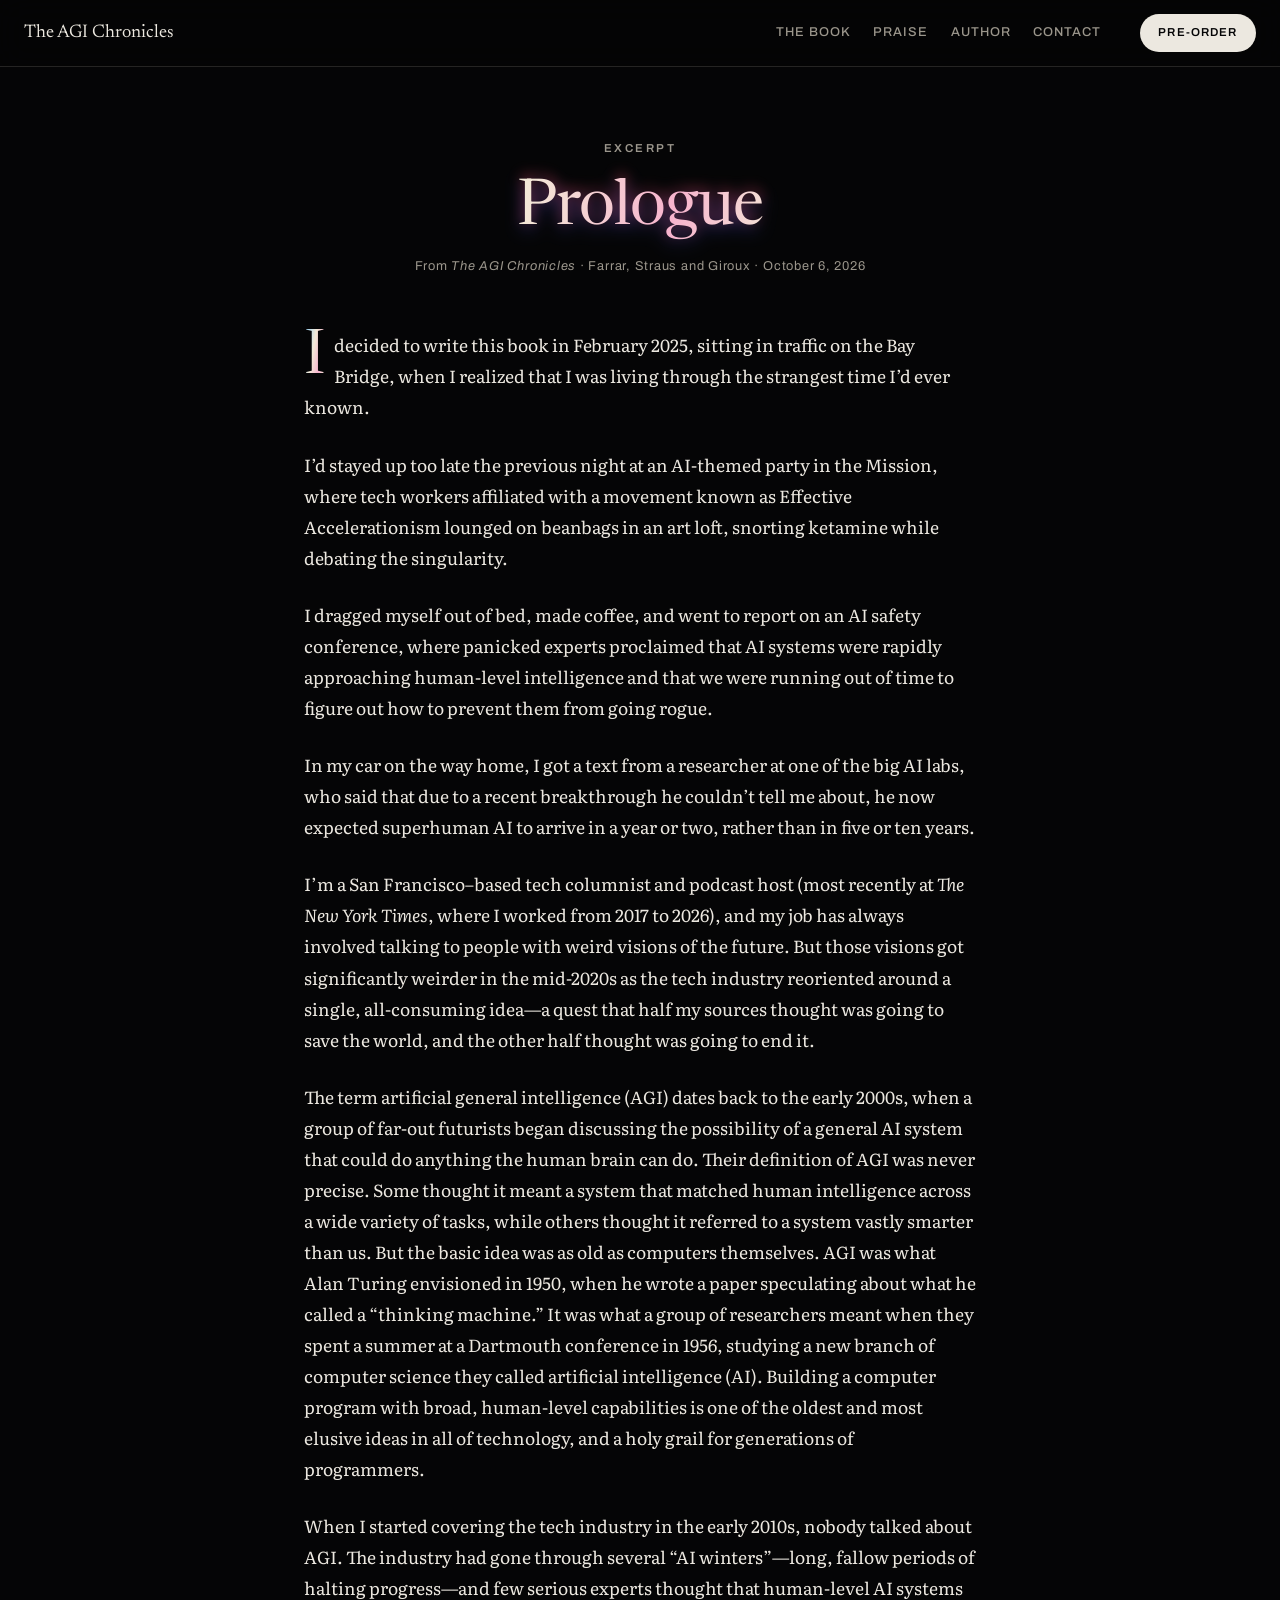
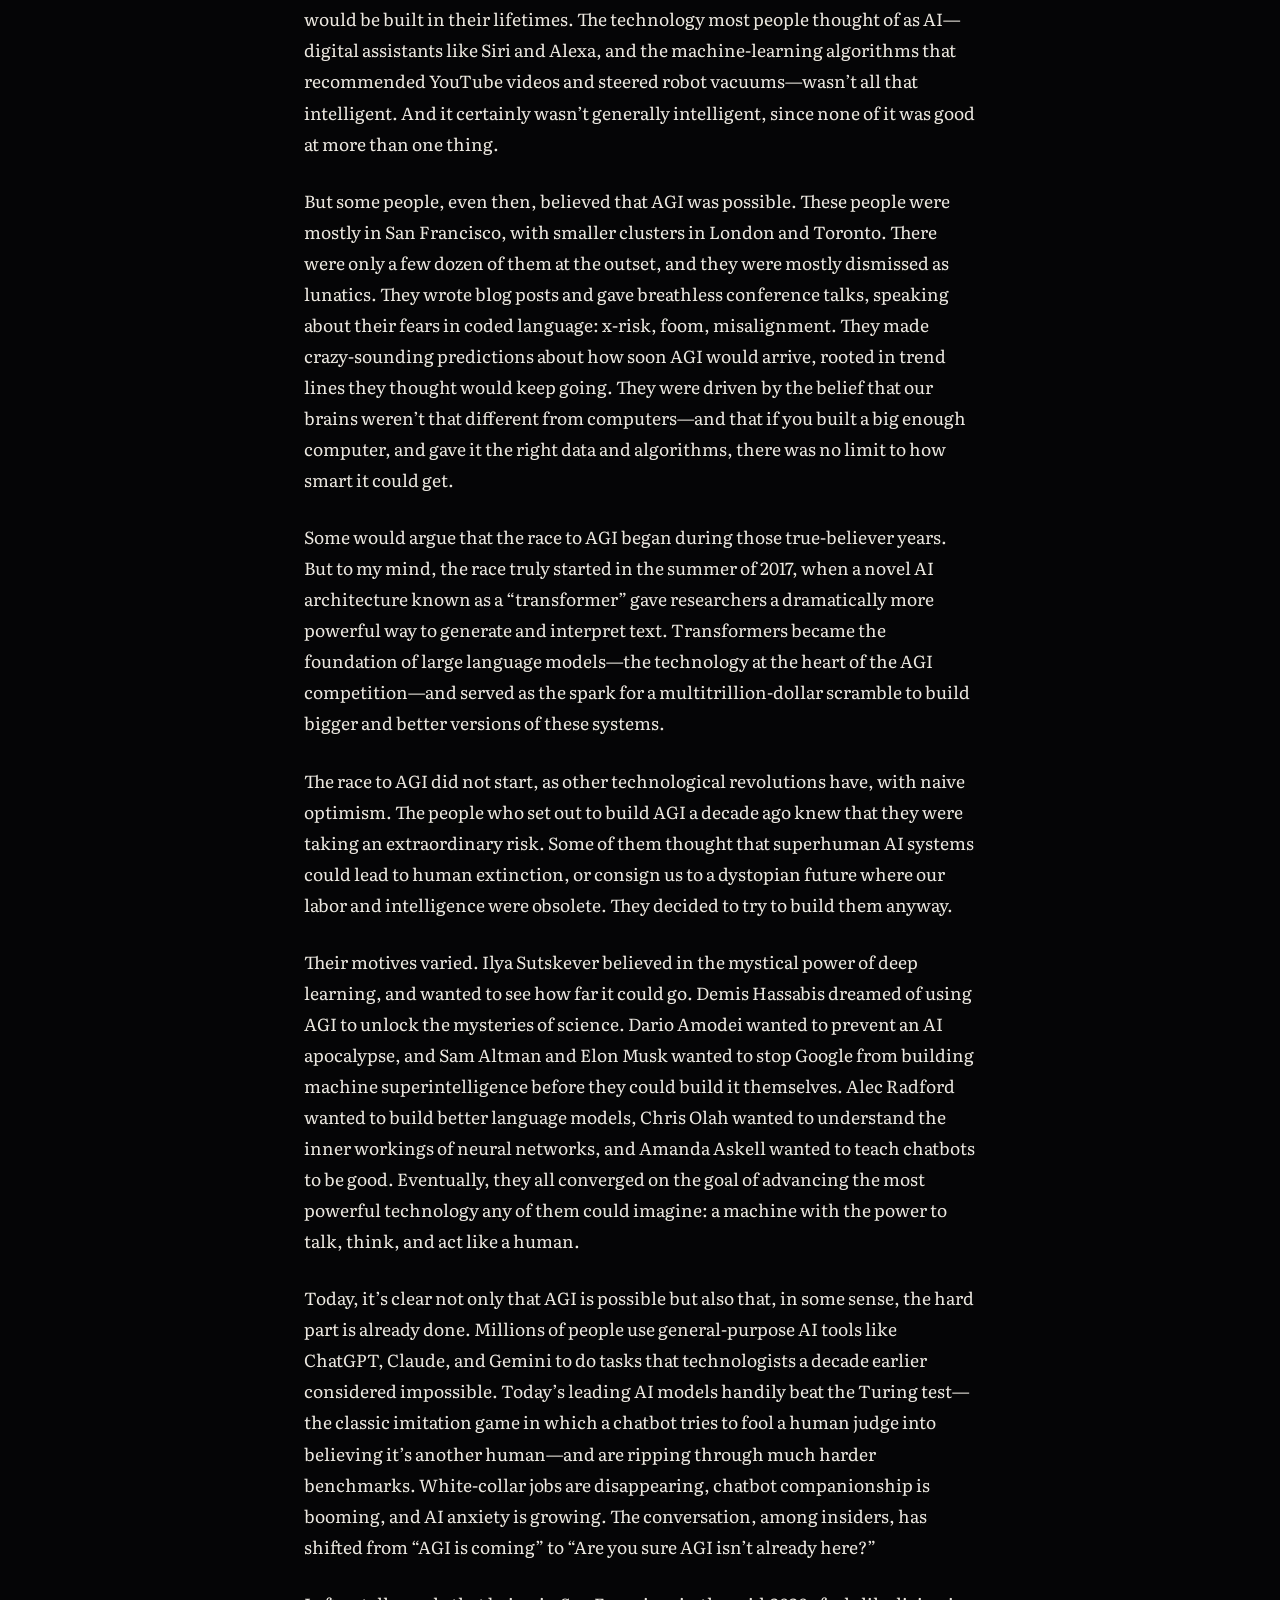
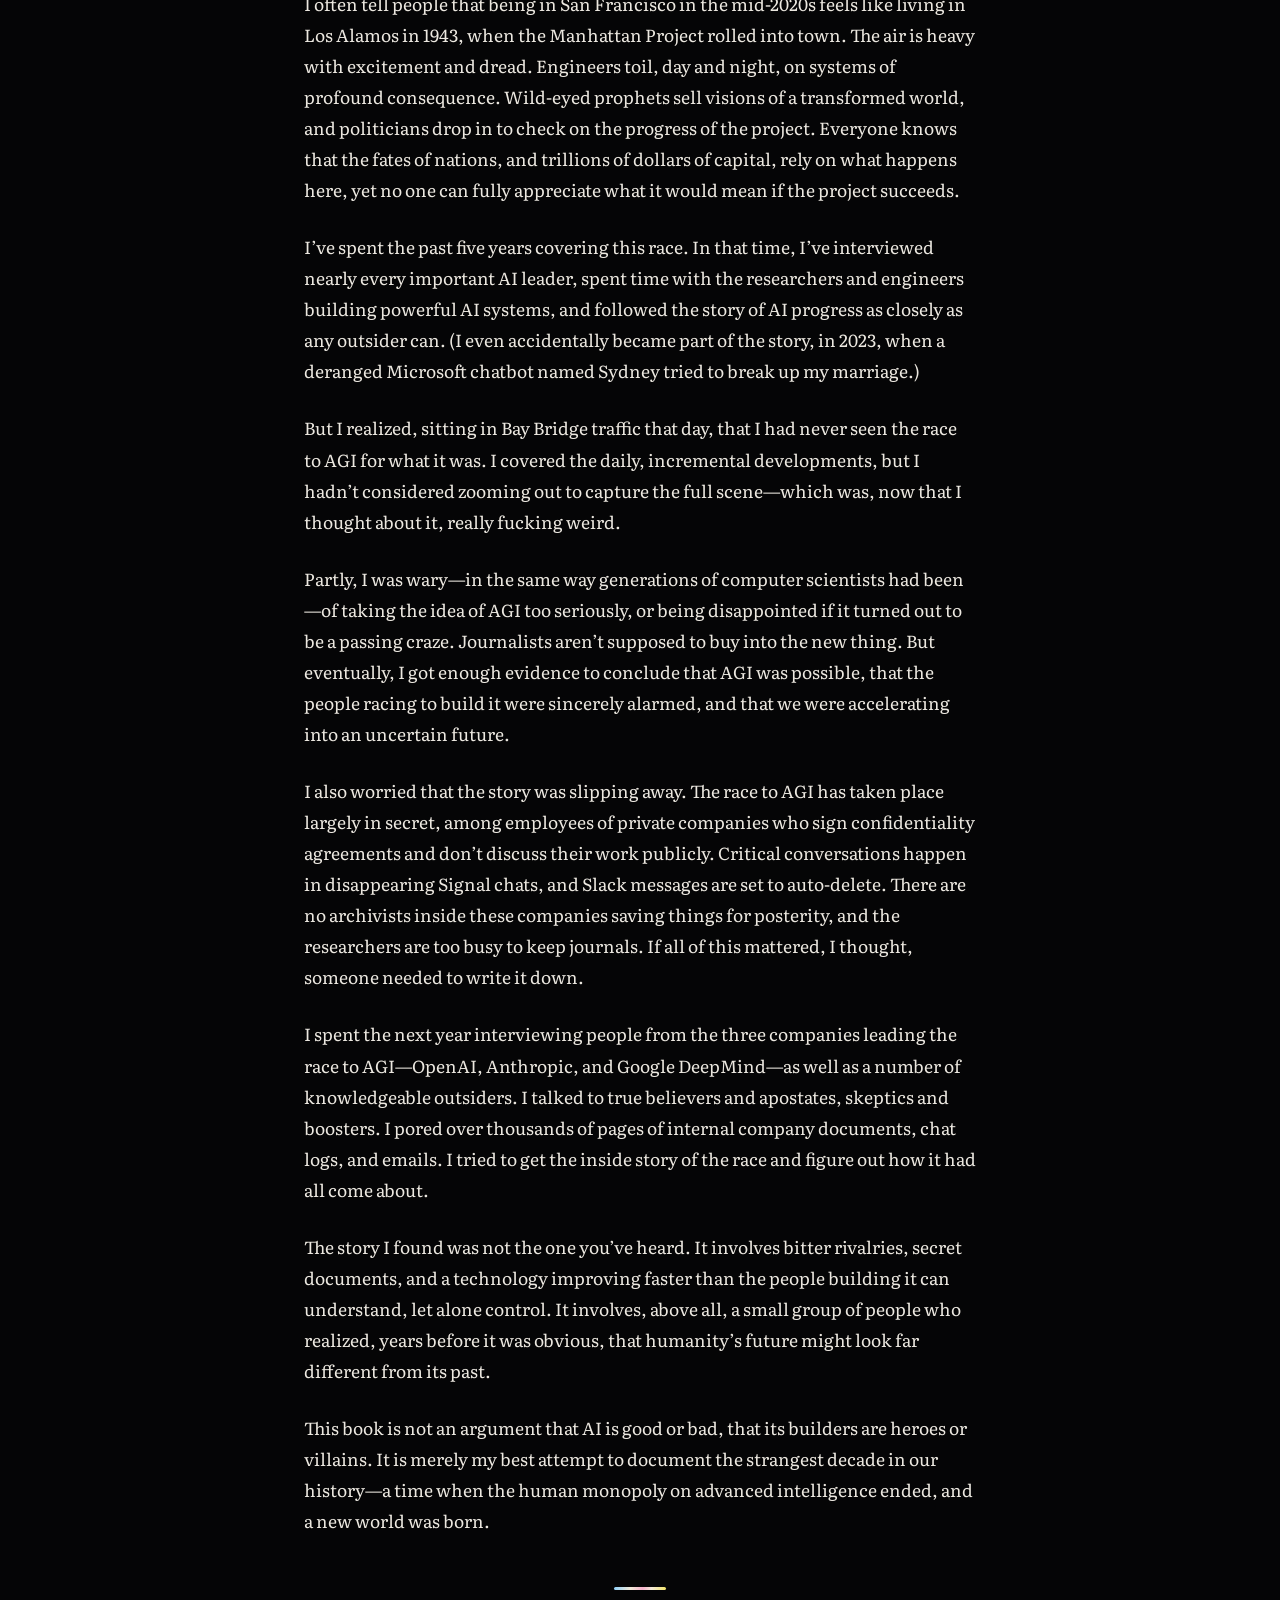
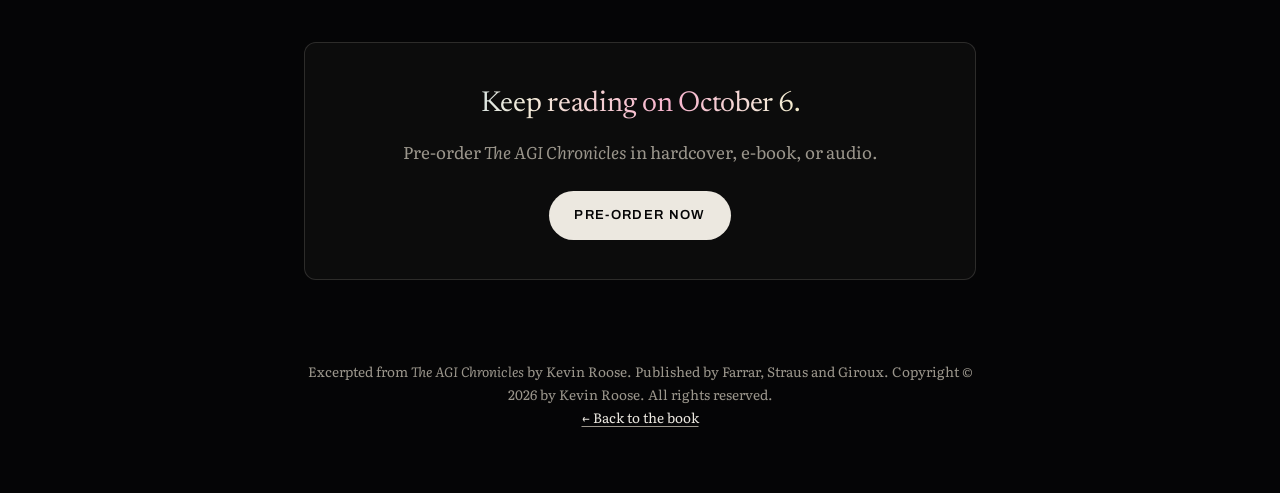
==== commit 73508020: "Switch body text to Literata for legibility Newsreader stays for display type (titles, prism headlin" ====
--- a/prologue.html
+++ b/prologue.html
@@ -18,7 +18,7 @@
 
 <link rel="preconnect" href="https://fonts.googleapis.com">
 <link rel="preconnect" href="https://fonts.gstatic.com" crossorigin>
-<link href="https://fonts.googleapis.com/css2?family=Newsreader:ital,opsz,wght@0,6..72,300;0,6..72,400;0,6..72,500;1,6..72,300;1,6..72,400&family=Archivo:wght@400;500;600&display=swap" rel="stylesheet">
+<link href="https://fonts.googleapis.com/css2?family=Newsreader:ital,opsz,wght@0,6..72,300;0,6..72,400;0,6..72,500;1,6..72,300;1,6..72,400&family=Literata:ital,opsz,wght@0,7..72,400;0,7..72,500;1,7..72,400&family=Archivo:wght@400;500;600&display=swap" rel="stylesheet">
 <link rel="stylesheet" href="styles.css">
 <script>document.documentElement.classList.add("js");</script>
 <style>
@@ -27,8 +27,9 @@
   .excerpt-head .eyebrow { margin-bottom: 1.2rem; }
   .excerpt-title { font-size: clamp(2.6rem, 6vw, 4rem); }
   .from-line { margin-top: 1rem; font-family: var(--sans); font-size: 0.8rem; letter-spacing: 0.06em; color: var(--dim); }
-  .excerpt article p { margin-bottom: 1.4em; font-weight: 300; }
+  .excerpt article p { margin-bottom: 1.5em; font-size: 1.09rem; line-height: 1.78; }
   .excerpt article p:first-of-type::first-letter {
+    font-family: var(--serif);
     font-size: 3.6em; line-height: 0.8; float: left;
     padding-right: 0.12em; padding-top: 0.08em;
     background: var(--prism); -webkit-background-clip: text; background-clip: text; color: transparent;
@@ -42,7 +43,7 @@
     padding: 2.4rem 2rem; background: rgba(236, 232, 224, 0.03);
   }
   .keep-reading h2 { font-size: 1.8rem; font-weight: 400; margin-bottom: 0.5rem; }
-  .keep-reading p { color: var(--dim); font-weight: 300; margin-bottom: 1.5rem; }
+  .keep-reading p { color: var(--dim); margin-bottom: 1.5rem; }
   .excerpt-footer {
     max-width: 720px; margin: 0 auto; padding: 0 1.5rem 4rem;
     font-size: 0.85rem; color: var(--dim); text-align: center;
--- a/styles.css
+++ b/styles.css
@@ -14,6 +14,7 @@
   --deep: #3b4fd8;
   --prism: linear-gradient(100deg, var(--blue) 0%, #f3ead8 32%, var(--pink) 55%, #f3ead8 72%, var(--yellow) 100%);
   --serif: "Newsreader", Georgia, "Times New Roman", serif;
+  --text: "Literata", Georgia, "Times New Roman", serif;
   --sans: "Archivo", -apple-system, "Helvetica Neue", sans-serif;
 }
 
@@ -24,9 +25,9 @@
 body {
   background: var(--black);
   color: var(--ink);
-  font-family: var(--serif);
-  font-size: 1.125rem;
-  line-height: 1.65;
+  font-family: var(--text);
+  font-size: 1.0625rem;
+  line-height: 1.7;
   -webkit-font-smoothing: antialiased;
   overflow-x: hidden;
 }
@@ -55,6 +56,7 @@
 
 .prism {
   position: relative;
+  font-family: var(--serif);
   font-weight: 400;
   font-size: clamp(3rem, 8.5vw, 6.2rem);
   line-height: 0.98;
@@ -112,6 +114,7 @@
 .eyebrow em { font-style: normal; color: var(--ink); }
 
 .section-title {
+  font-family: var(--serif);
   font-size: clamp(1.9rem, 3.6vw, 2.7rem);
   font-weight: 400;
   margin-bottom: 1.2em;
@@ -199,6 +202,7 @@
 }
 .hero-copy .eyebrow { margin-bottom: 1.6rem; }
 .hero-sub {
+  font-family: var(--serif);
   font-size: clamp(1.2rem, 2.3vw, 1.55rem);
   font-weight: 300;
   color: var(--ink);
@@ -309,6 +313,7 @@
 
 .quote-lead { max-width: 880px; margin: 0 auto 3.5rem; text-align: center; }
 .quote-lead blockquote p {
+  font-family: var(--serif);
   font-size: clamp(1.25rem, 2.6vw, 1.7rem);
   font-weight: 300;
   line-height: 1.5;
@@ -334,7 +339,7 @@
   padding: 1.8rem 1.5rem;
   display: flex; flex-direction: column; justify-content: space-between;
 }
-.quote-card blockquote p { font-size: 1rem; font-weight: 300; line-height: 1.6; }
+.quote-card blockquote p { font-size: 0.98rem; line-height: 1.65; }
 .star-badge { display: block; margin-top: 0.3rem; color: var(--yellow); }
 
 @media (max-width: 860px) { .quote-grid { grid-template-columns: 1fr; } }
@@ -343,13 +348,14 @@
 
 .book-body { max-width: 760px; margin: 0 auto; }
 .book-lede {
+  font-family: var(--serif);
   font-size: clamp(1.35rem, 2.8vw, 1.8rem);
   font-weight: 300;
   line-height: 1.4;
   text-align: center;
   margin-bottom: 2.6rem;
 }
-.book-copy p { margin-bottom: 1.4rem; font-weight: 300; }
+.book-copy p { margin-bottom: 1.4rem; }
 .book-copy p:first-child::first-letter {
   font-size: 3.4em;
   line-height: 0.8;
@@ -397,7 +403,7 @@
   border-radius: 8px;
   box-shadow: 0 18px 48px rgba(0, 0, 0, 0.6), 0 0 0 1px rgba(236, 232, 224, 0.08);
 }
-.author-bio p { font-weight: 300; }
+
 .author-links {
   list-style: none;
   margin-top: 1.6rem;
@@ -440,7 +446,7 @@
   pointer-events: none;
 }
 .newsletter-card .section-title { margin-bottom: 0.6em; }
-.newsletter-card p { color: var(--dim); font-weight: 300; max-width: 46ch; margin: 0 auto 1.6rem; }
+.newsletter-card p { color: var(--dim); max-width: 46ch; margin: 0 auto 1.6rem; }
 .newsletter-card iframe { border: 0; border-radius: 6px; }
 
 /* ---------- contact ---------- */
@@ -452,7 +458,7 @@
   max-width: 980px;
   margin: 0 auto;
 }
-.contact-copy p { font-weight: 300; }
+
 .contact-fine { margin-top: 1rem; font-size: 0.95rem; color: var(--dim); }
 
 .contact-form .field { margin-bottom: 1.1rem; }
@@ -474,7 +480,7 @@
   border: 1px solid var(--faint);
   border-radius: 6px;
   color: var(--ink);
-  font-family: var(--serif);
+  font-family: var(--text);
   font-size: 1rem;
   padding: 0.7rem 0.9rem;
   transition: border-color 0.2s ease;
@@ -500,7 +506,7 @@
   font-size: 0.9rem;
   color: var(--dim);
 }
-.footer-wordmark { font-size: 1.5rem; margin-bottom: 0.8rem; display: inline-block; }
+.footer-wordmark { font-family: var(--serif); font-size: 1.5rem; margin-bottom: 0.8rem; display: inline-block; }
 .footer p { margin-bottom: 0.5rem; }
 .footer a { color: var(--dim); }
 .footer a:hover { color: var(--ink); }
@@ -553,8 +559,8 @@
   box-shadow: 0 0 60px rgba(59, 79, 216, 0.25), 0 30px 80px rgba(0, 0, 0, 0.8);
 }
 .modal .eyebrow { margin-bottom: 0.9rem; }
-.modal h3 { font-size: 1.75rem; font-weight: 400; margin-bottom: 0.7rem; }
-.modal p { font-weight: 300; color: var(--dim); margin-bottom: 1.4rem; }
+.modal h3 { font-family: var(--serif); font-size: 1.75rem; font-weight: 400; margin-bottom: 0.7rem; }
+.modal p { color: var(--dim); margin-bottom: 1.4rem; }
 .modal iframe { border: 0; border-radius: 6px; }
 .modal-close {
   position: absolute; top: 0.8rem; right: 1rem;
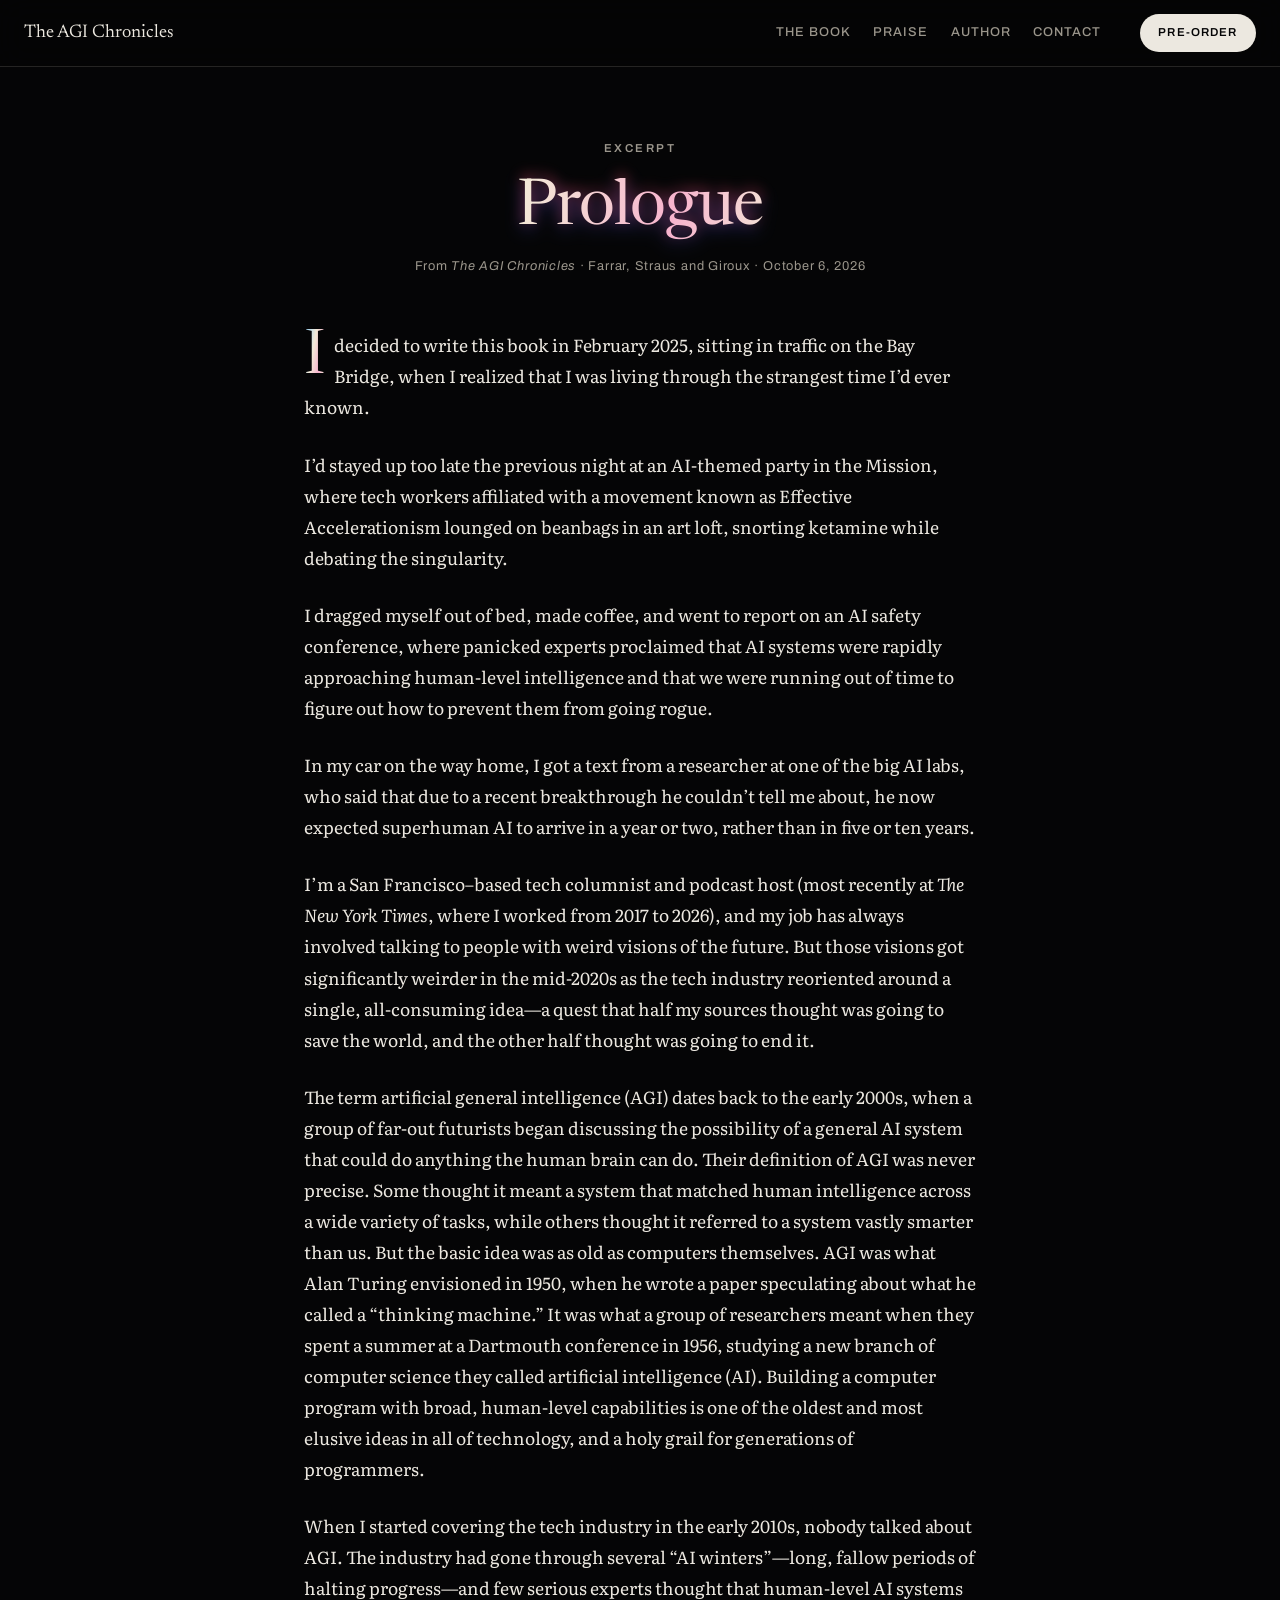
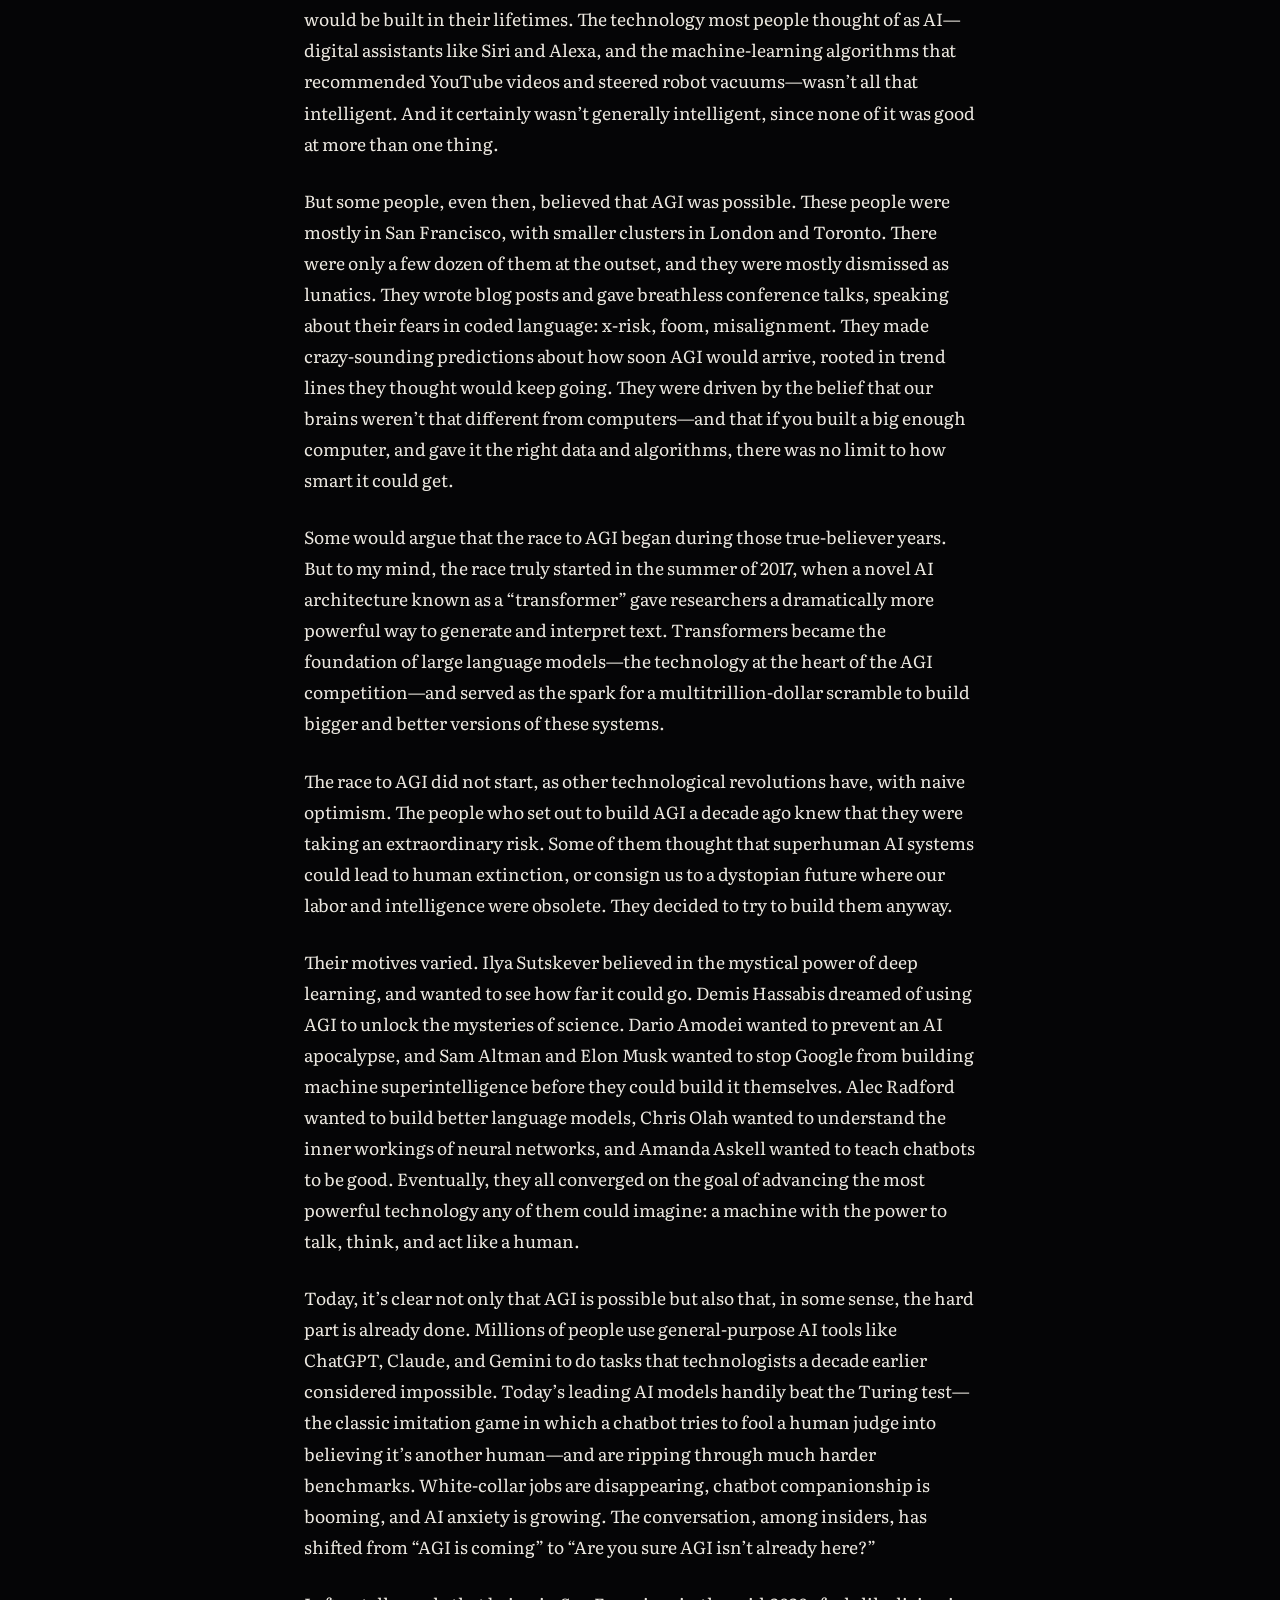
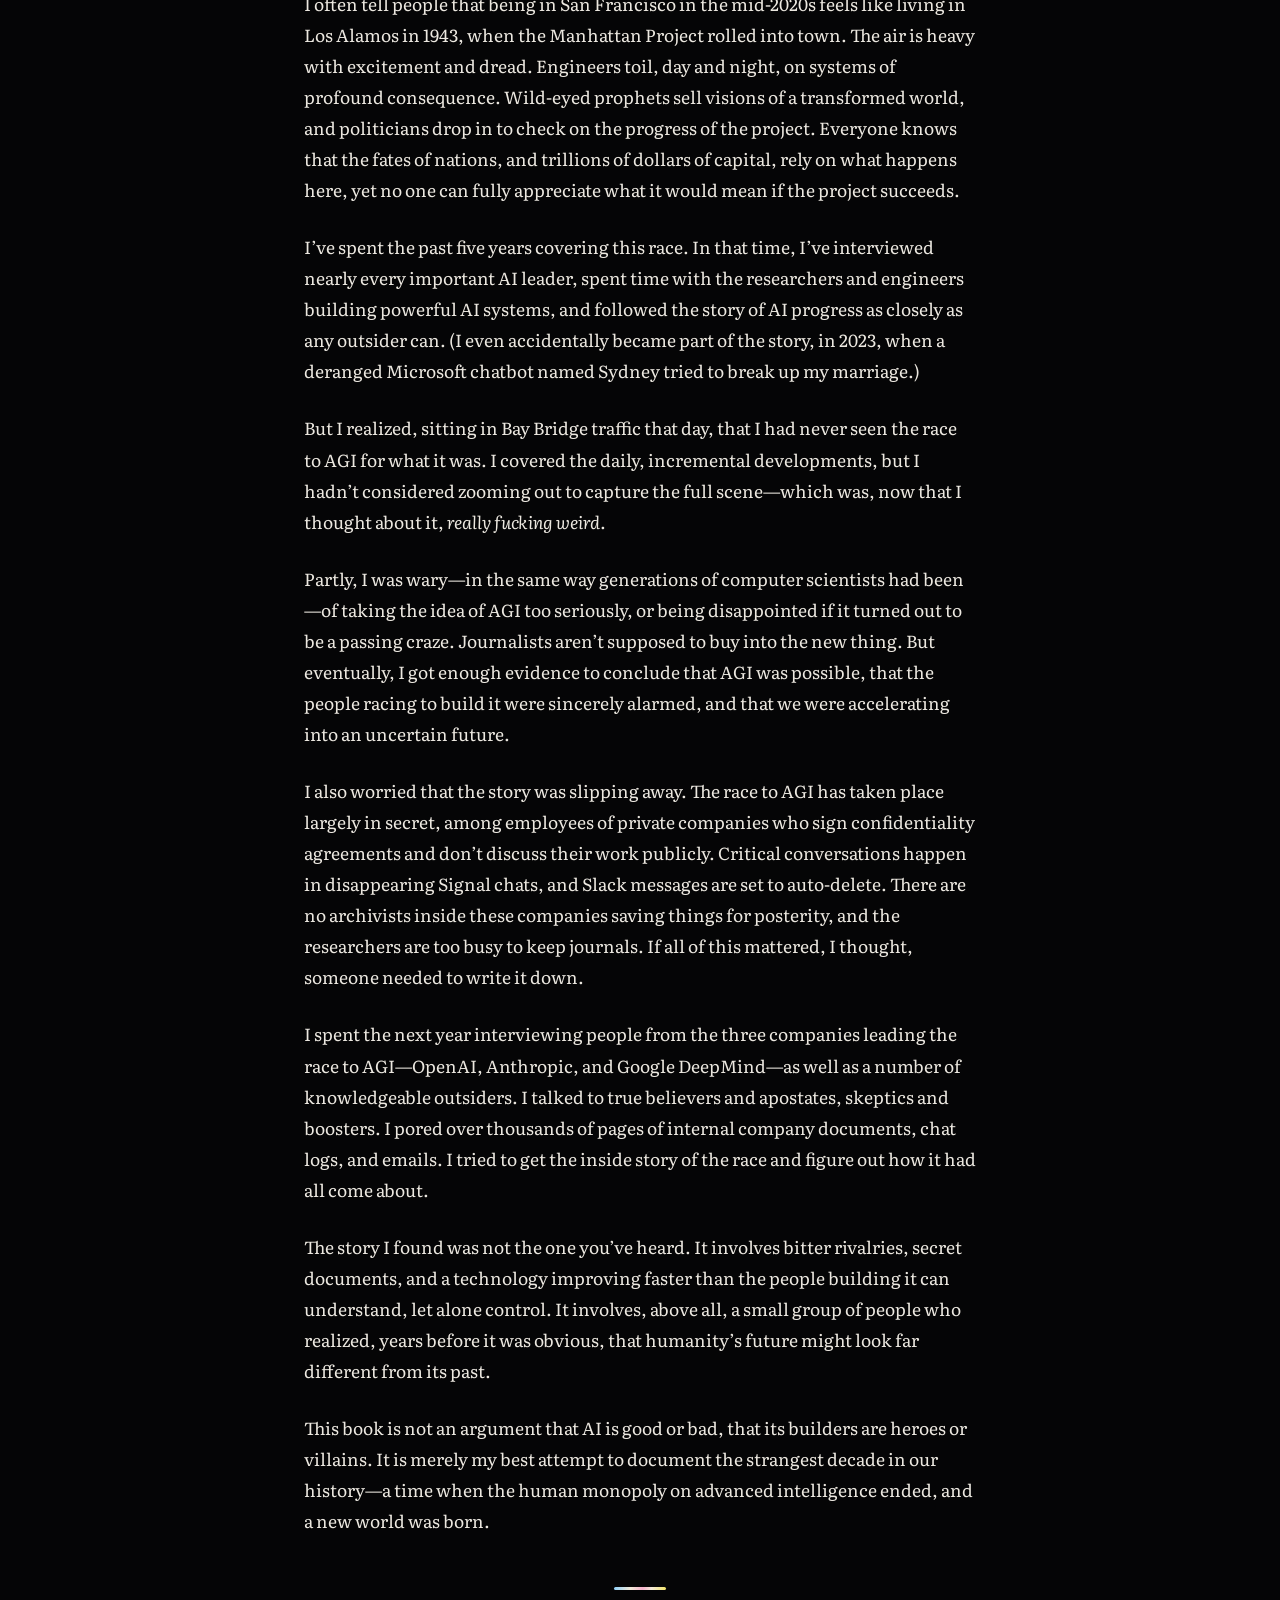
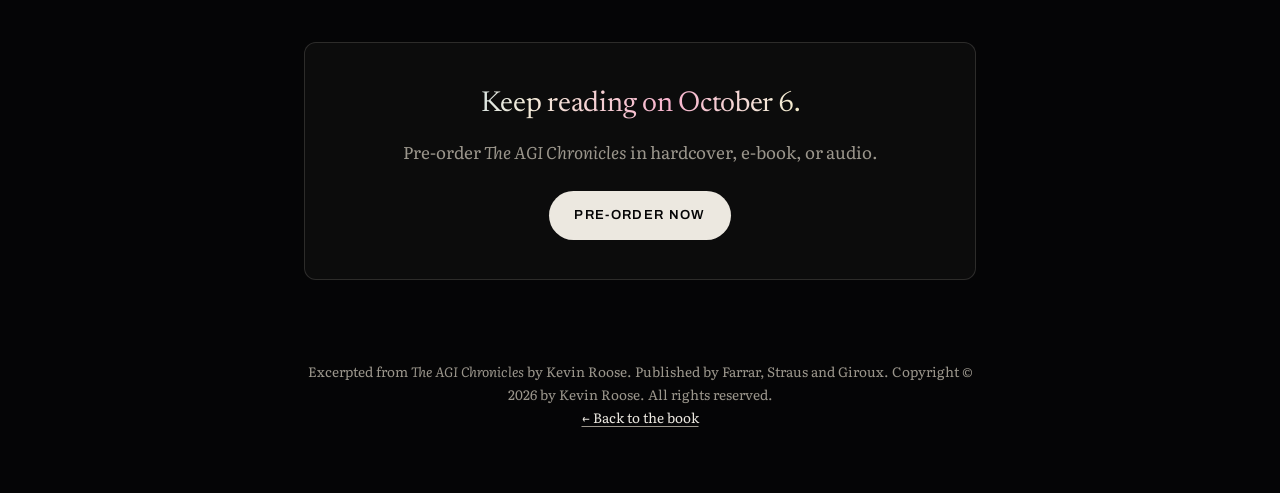
==== commit 1f84ebd4: "Italicize 'really fucking weird' per the original text Co-Authored-By: Claude Fable 5 <noreply@anthr" ====
--- a/prologue.html
+++ b/prologue.html
@@ -101,7 +101,7 @@
 
     <p>I&rsquo;ve spent the past five years covering this race. In that time, I&rsquo;ve interviewed nearly every important AI leader, spent time with the researchers and engineers building powerful AI systems, and followed the story of AI progress as closely as any outsider can. (I even accidentally became part of the story, in 2023, when a deranged Microsoft chatbot named Sydney tried to break up my marriage.)</p>
 
-    <p>But I realized, sitting in Bay Bridge traffic that day, that I had never seen the race to AGI for what it was. I covered the daily, incremental developments, but I hadn&rsquo;t considered zooming out to capture the full scene&mdash;which was, now that I thought about it, really fucking weird.</p>
+    <p>But I realized, sitting in Bay Bridge traffic that day, that I had never seen the race to AGI for what it was. I covered the daily, incremental developments, but I hadn&rsquo;t considered zooming out to capture the full scene&mdash;which was, now that I thought about it, <em>really fucking weird</em>.</p>
 
     <p>Partly, I was wary&mdash;in the same way generations of computer scientists had been&mdash;of taking the idea of AGI too seriously, or being disappointed if it turned out to be a passing craze. Journalists aren&rsquo;t supposed to buy into the new thing. But eventually, I got enough evidence to conclude that AGI was possible, that the people racing to build it were sincerely alarmed, and that we were accelerating into an uncertain future.</p>
 
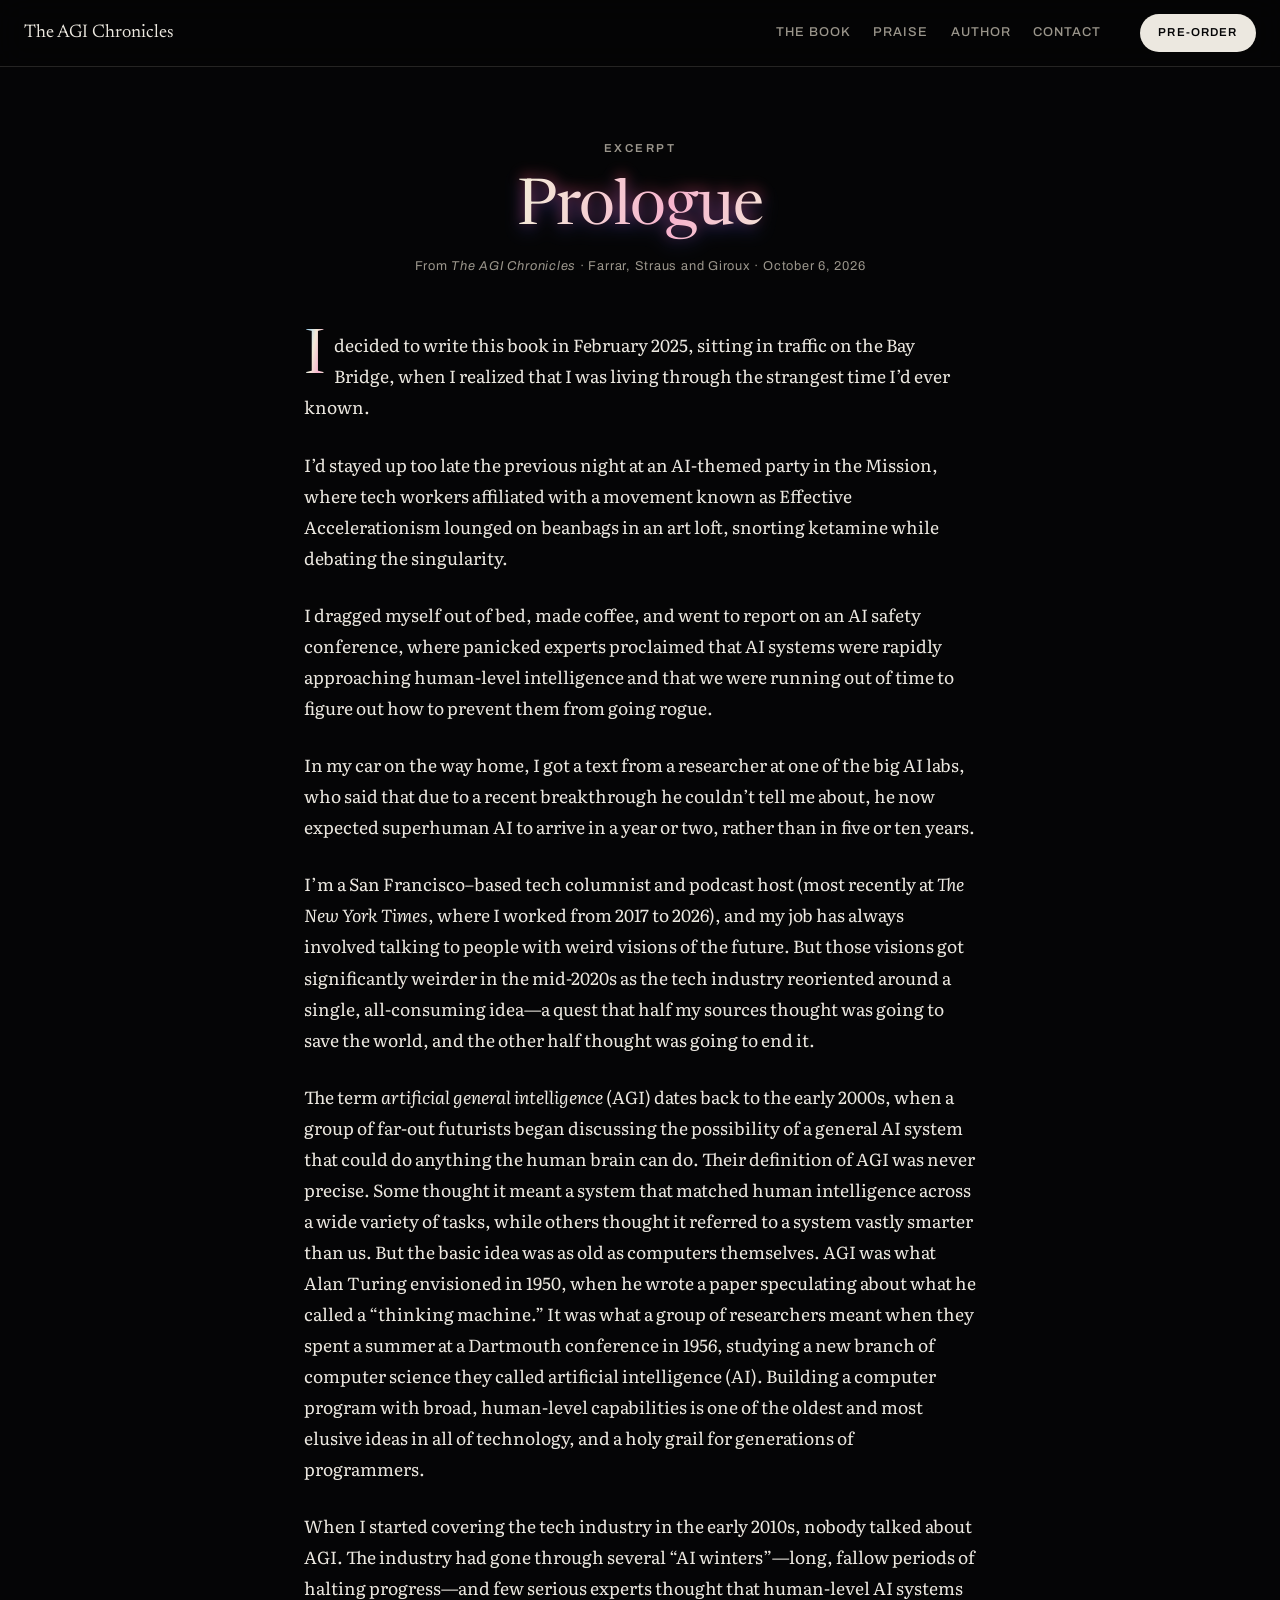
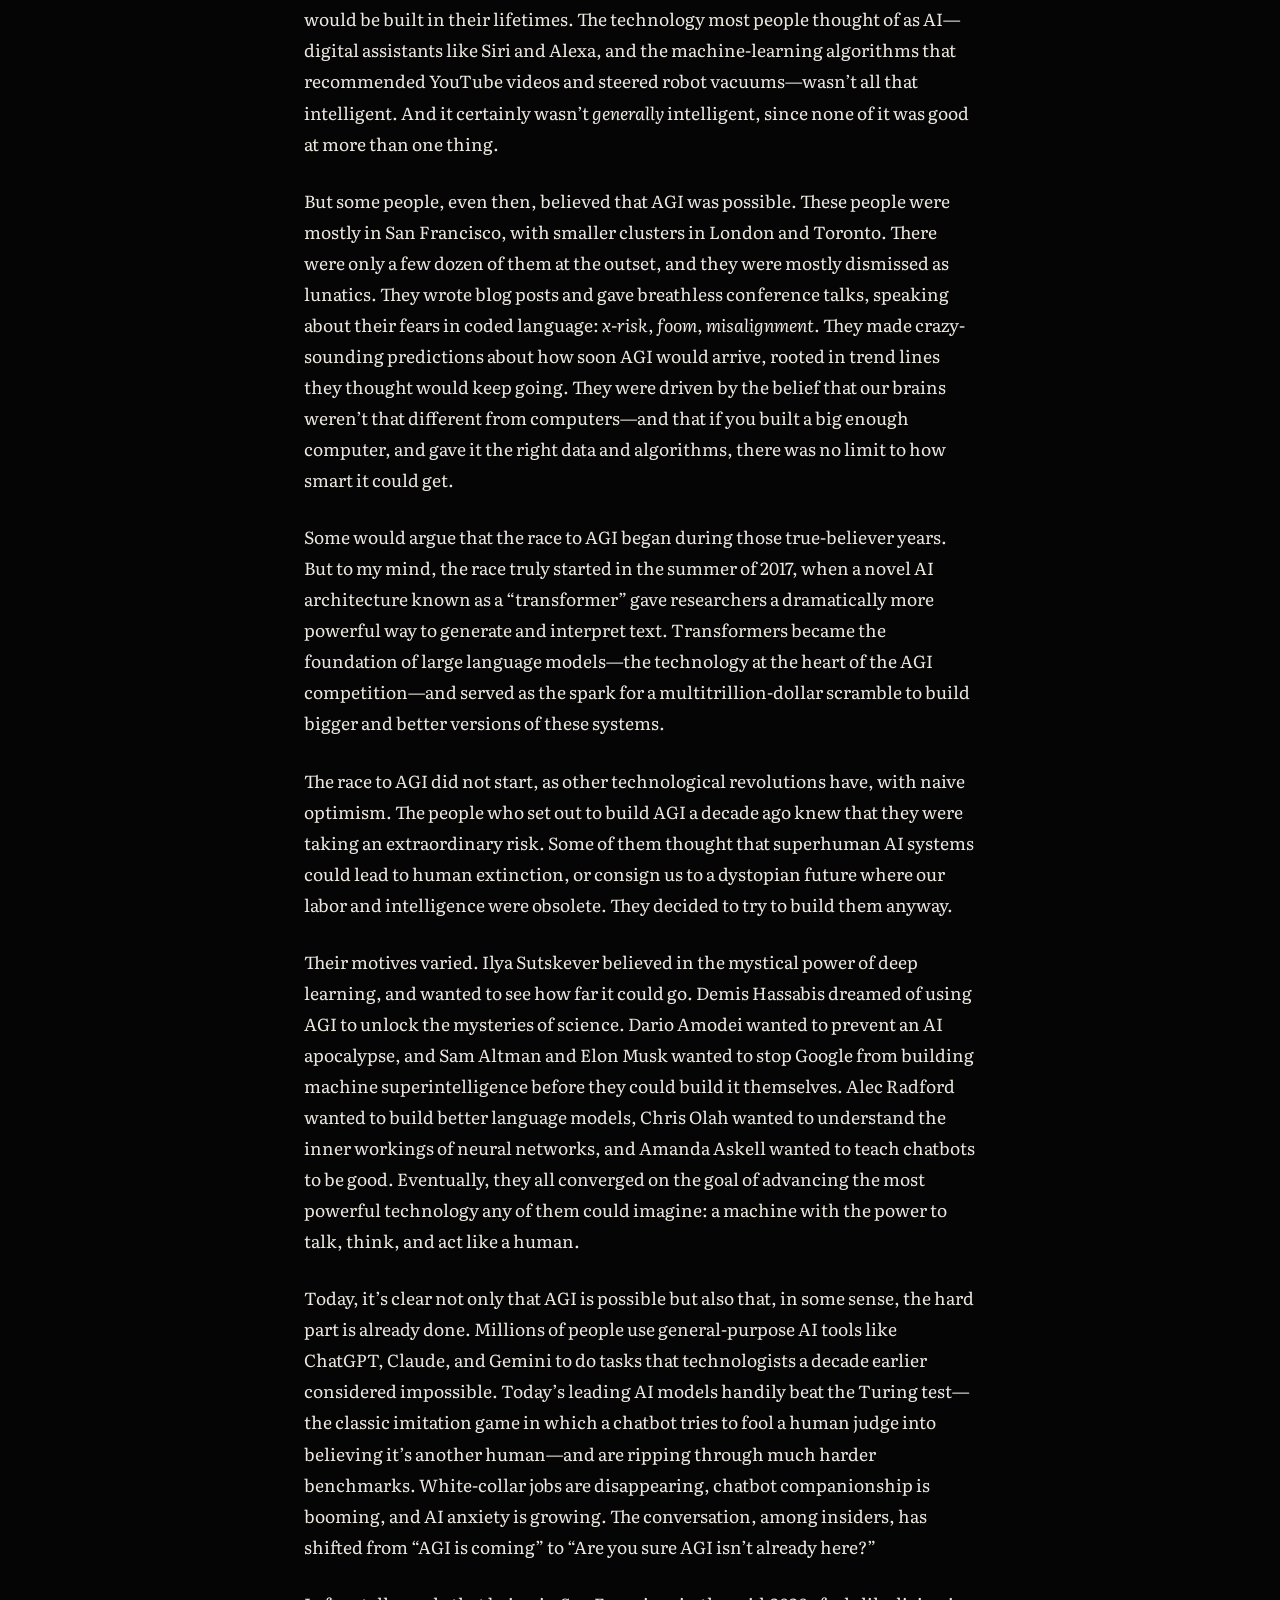
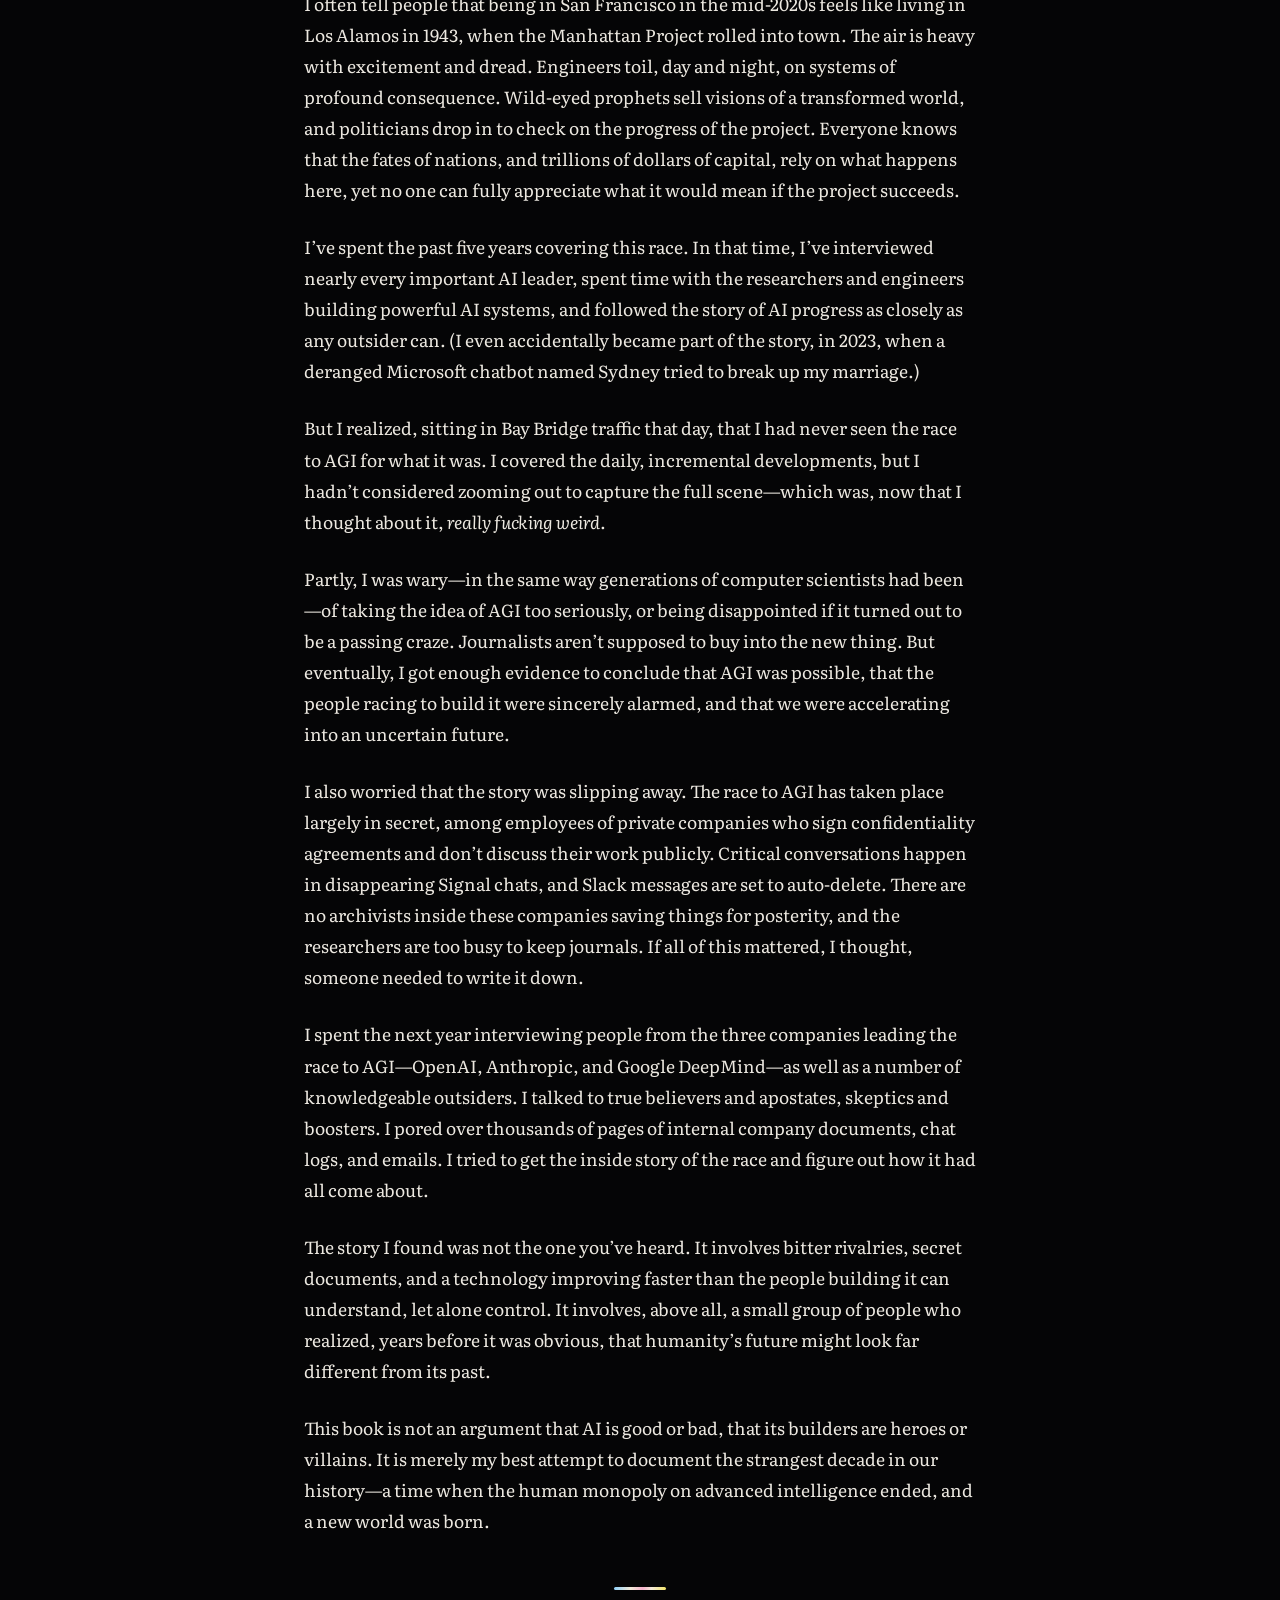
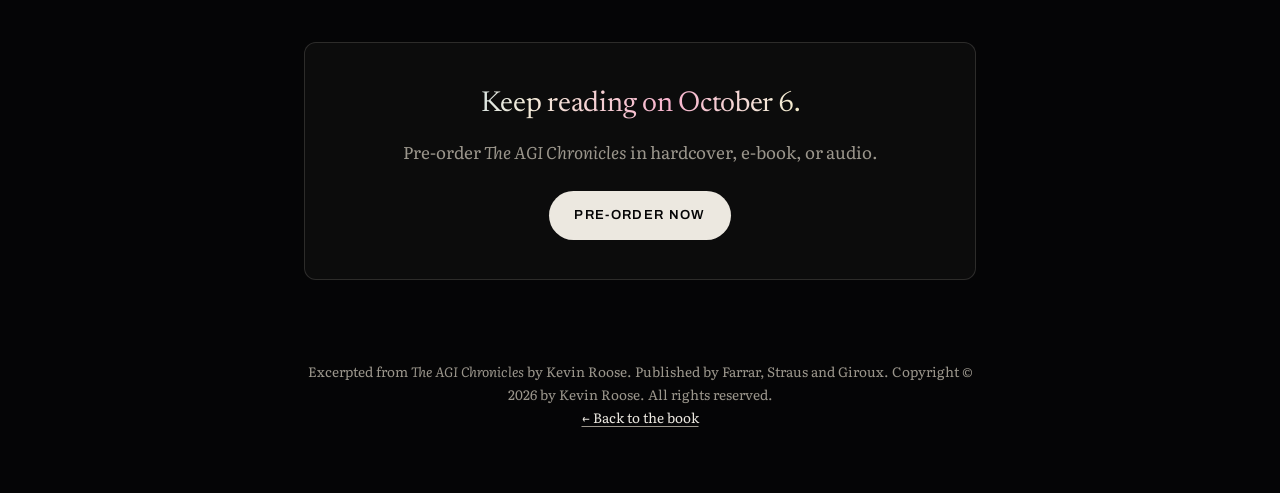
==== commit 710ca4be: "Restore remaining italics from the proof: AGI term, 'generally', x-risk/foom/misalignment Co-Authore" ====
--- a/prologue.html
+++ b/prologue.html
@@ -83,11 +83,11 @@
 
     <p>I&rsquo;m a San Francisco&ndash;based tech columnist and podcast host (most recently at <cite>The New York Times</cite>, where I worked from 2017 to 2026), and my job has always involved talking to people with weird visions of the future. But those visions got significantly weirder in the mid-2020s as the tech industry reoriented around a single, all-consuming idea&mdash;a quest that half my sources thought was going to save the world, and the other half thought was going to end it.</p>
 
-    <p>The term artificial general intelligence (AGI) dates back to the early 2000s, when a group of far-out futurists began discussing the possibility of a general AI system that could do anything the human brain can do. Their definition of AGI was never precise. Some thought it meant a system that matched human intelligence across a wide variety of tasks, while others thought it referred to a system vastly smarter than us. But the basic idea was as old as computers themselves. AGI was what Alan Turing envisioned in 1950, when he wrote a paper speculating about what he called a &ldquo;thinking machine.&rdquo; It was what a group of researchers meant when they spent a summer at a Dartmouth conference in 1956, studying a new branch of computer science they called artificial intelligence (AI). Building a computer program with broad, human-level capabilities is one of the oldest and most elusive ideas in all of technology, and a holy grail for generations of programmers.</p>
+    <p>The term <em>artificial general intelligence</em> (AGI) dates back to the early 2000s, when a group of far-out futurists began discussing the possibility of a general AI system that could do anything the human brain can do. Their definition of AGI was never precise. Some thought it meant a system that matched human intelligence across a wide variety of tasks, while others thought it referred to a system vastly smarter than us. But the basic idea was as old as computers themselves. AGI was what Alan Turing envisioned in 1950, when he wrote a paper speculating about what he called a &ldquo;thinking machine.&rdquo; It was what a group of researchers meant when they spent a summer at a Dartmouth conference in 1956, studying a new branch of computer science they called artificial intelligence (AI). Building a computer program with broad, human-level capabilities is one of the oldest and most elusive ideas in all of technology, and a holy grail for generations of programmers.</p>
 
-    <p>When I started covering the tech industry in the early 2010s, nobody talked about AGI. The industry had gone through several &ldquo;AI winters&rdquo;&mdash;long, fallow periods of halting progress&mdash;and few serious experts thought that human-level AI systems would be built in their lifetimes. The technology most people thought of as AI&mdash;digital assistants like Siri and Alexa, and the machine-learning algorithms that recommended YouTube videos and steered robot vacuums&mdash;wasn&rsquo;t all that intelligent. And it certainly wasn&rsquo;t generally intelligent, since none of it was good at more than one thing.</p>
+    <p>When I started covering the tech industry in the early 2010s, nobody talked about AGI. The industry had gone through several &ldquo;AI winters&rdquo;&mdash;long, fallow periods of halting progress&mdash;and few serious experts thought that human-level AI systems would be built in their lifetimes. The technology most people thought of as AI&mdash;digital assistants like Siri and Alexa, and the machine-learning algorithms that recommended YouTube videos and steered robot vacuums&mdash;wasn&rsquo;t all that intelligent. And it certainly wasn&rsquo;t <em>generally</em> intelligent, since none of it was good at more than one thing.</p>
 
-    <p>But some people, even then, believed that AGI was possible. These people were mostly in San Francisco, with smaller clusters in London and Toronto. There were only a few dozen of them at the outset, and they were mostly dismissed as lunatics. They wrote blog posts and gave breathless conference talks, speaking about their fears in coded language: x-risk, foom, misalignment. They made crazy-sounding predictions about how soon AGI would arrive, rooted in trend lines they thought would keep going. They were driven by the belief that our brains weren&rsquo;t that different from computers&mdash;and that if you built a big enough computer, and gave it the right data and algorithms, there was no limit to how smart it could get.</p>
+    <p>But some people, even then, believed that AGI was possible. These people were mostly in San Francisco, with smaller clusters in London and Toronto. There were only a few dozen of them at the outset, and they were mostly dismissed as lunatics. They wrote blog posts and gave breathless conference talks, speaking about their fears in coded language: <em>x-risk</em>, <em>foom</em>, <em>misalignment</em>. They made crazy-sounding predictions about how soon AGI would arrive, rooted in trend lines they thought would keep going. They were driven by the belief that our brains weren&rsquo;t that different from computers&mdash;and that if you built a big enough computer, and gave it the right data and algorithms, there was no limit to how smart it could get.</p>
 
     <p>Some would argue that the race to AGI began during those true-believer years. But to my mind, the race truly started in the summer of 2017, when a novel AI architecture known as a &ldquo;transformer&rdquo; gave researchers a dramatically more powerful way to generate and interpret text. Transformers became the foundation of large language models&mdash;the technology at the heart of the AGI competition&mdash;and served as the spark for a multitrillion-dollar scramble to build bigger and better versions of these systems.</p>
 
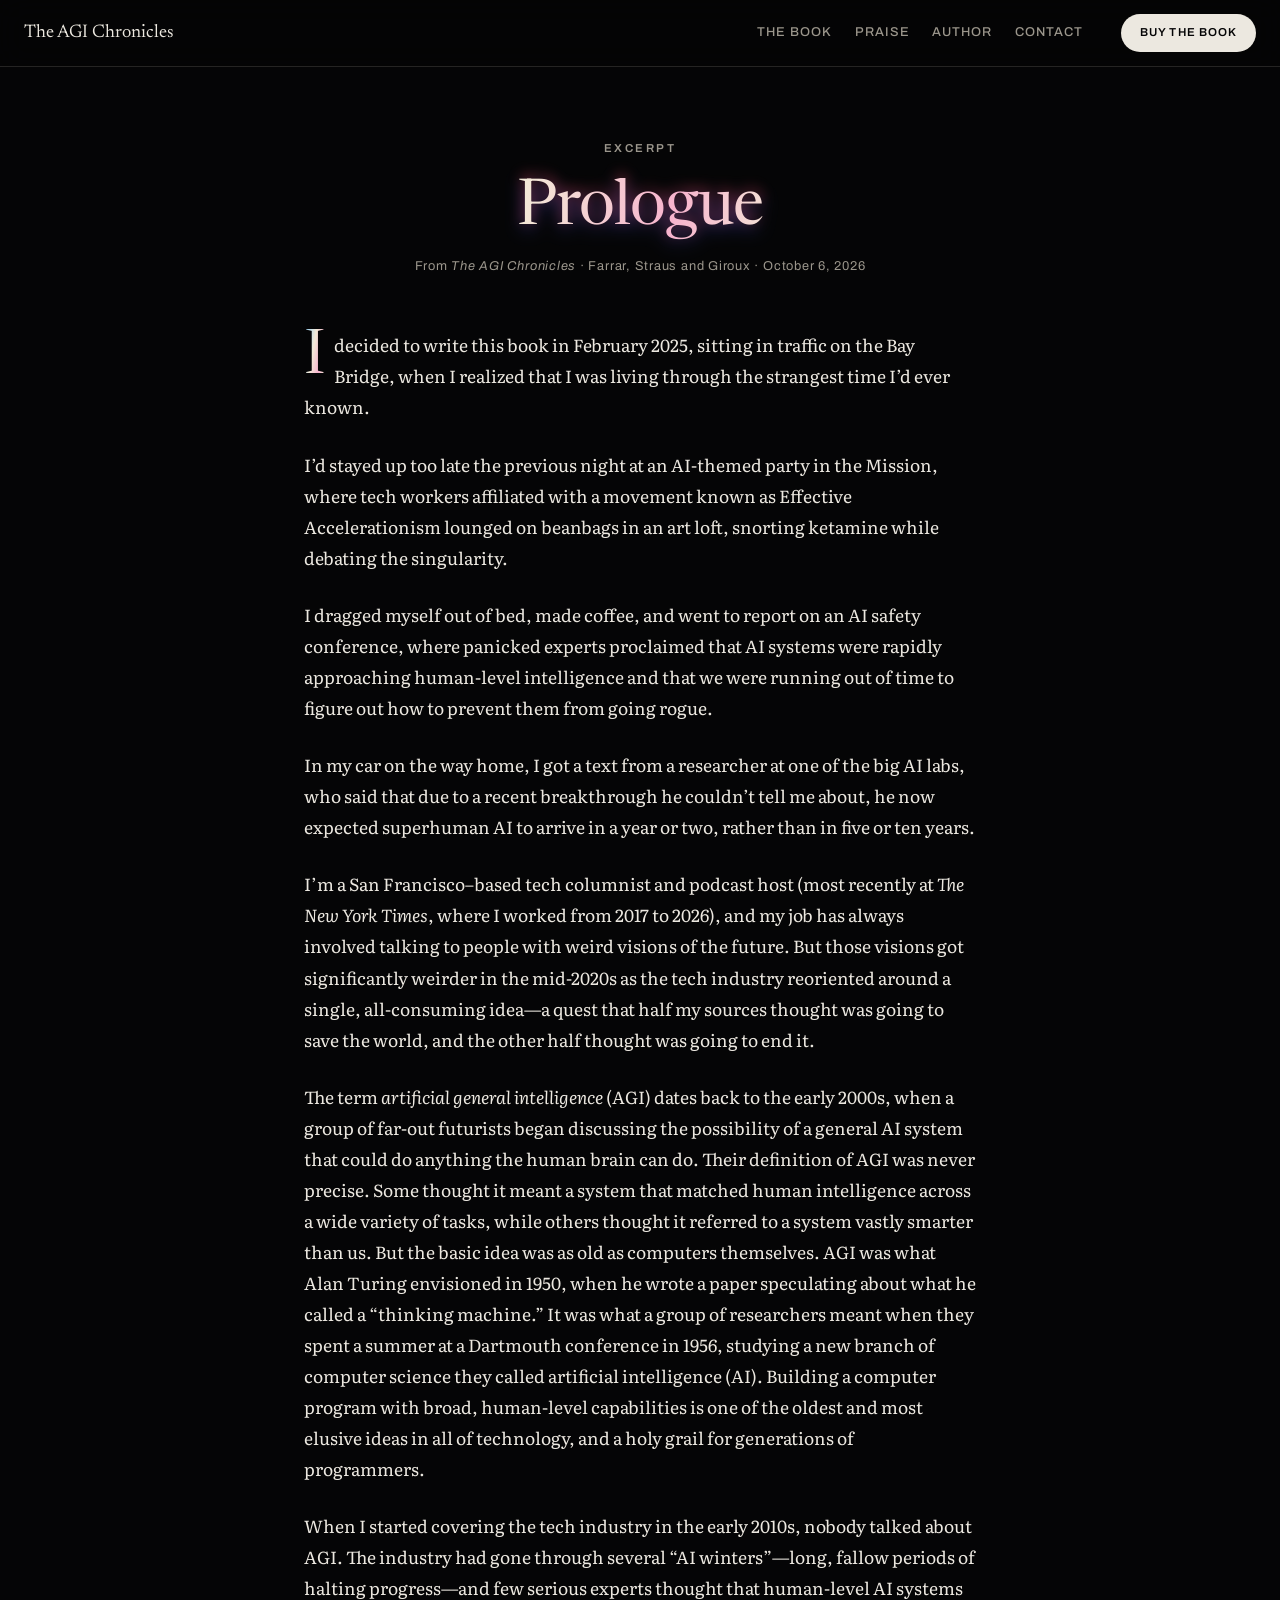
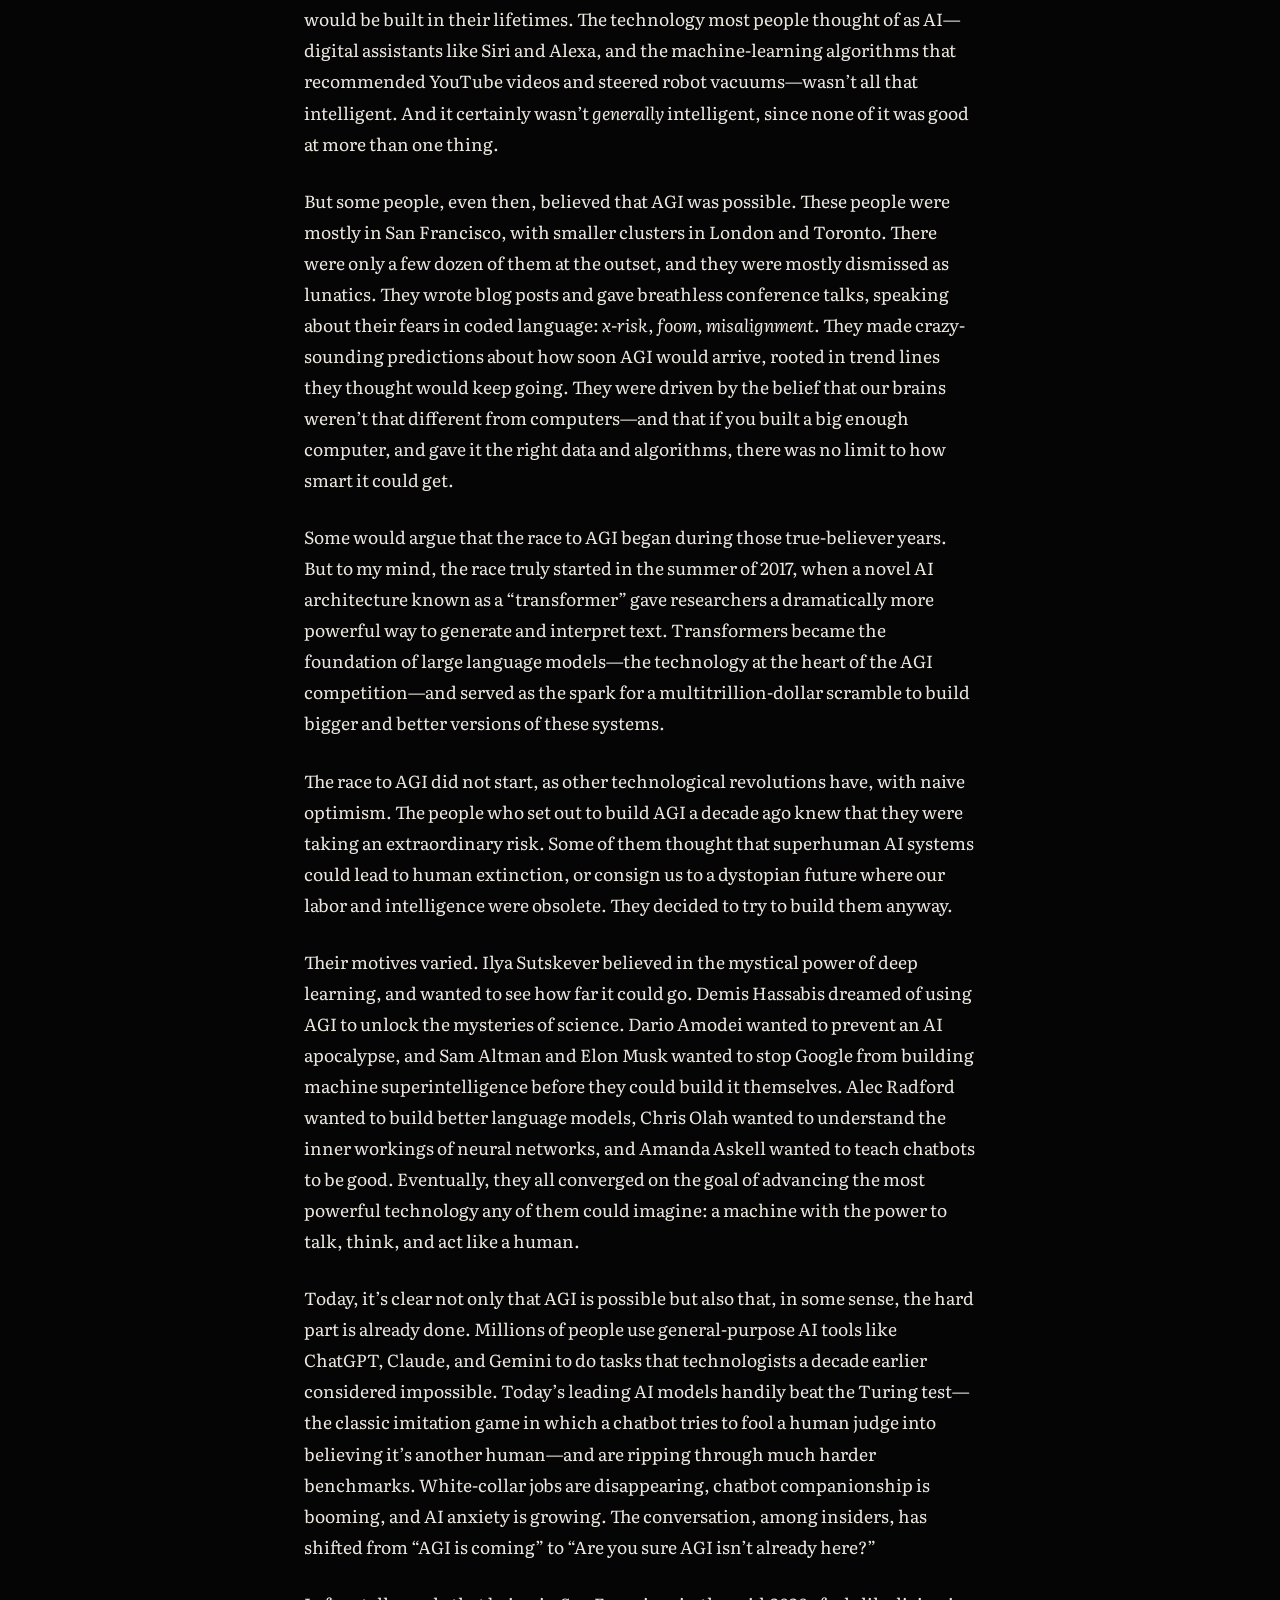
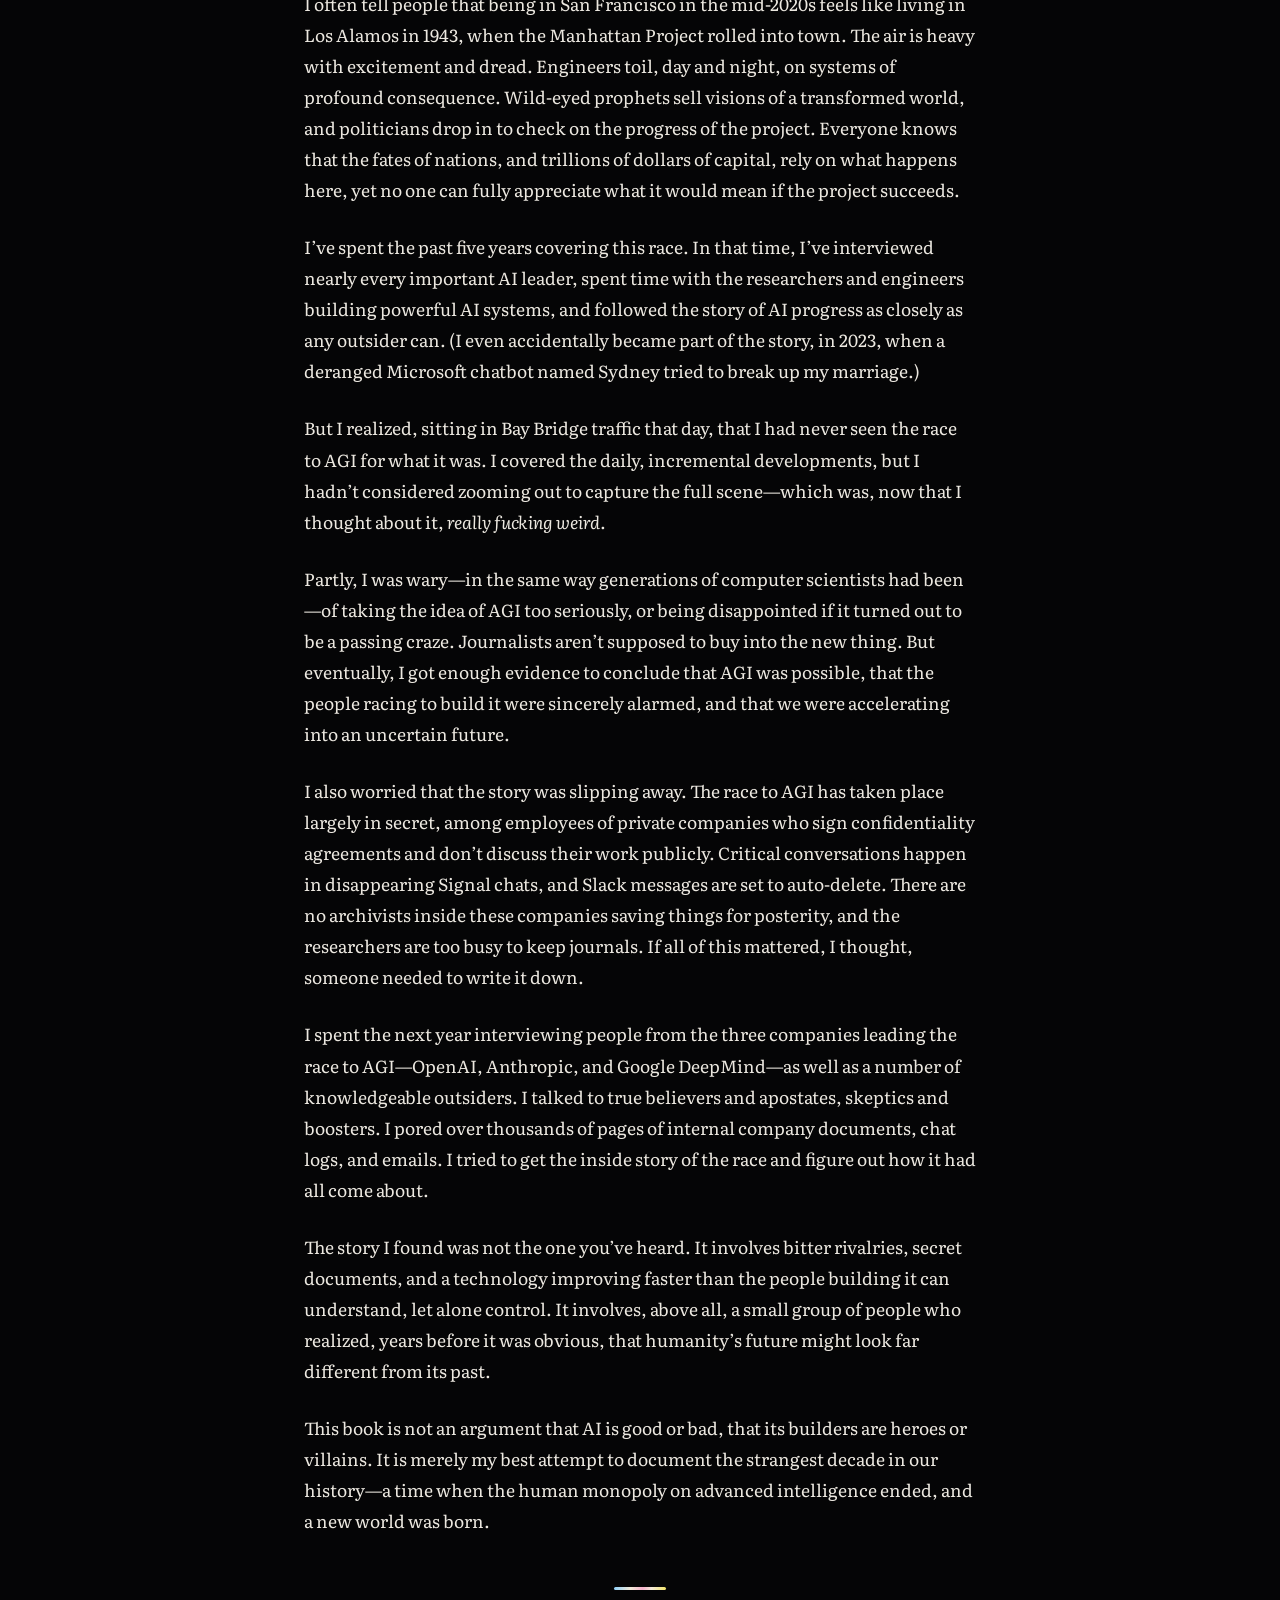
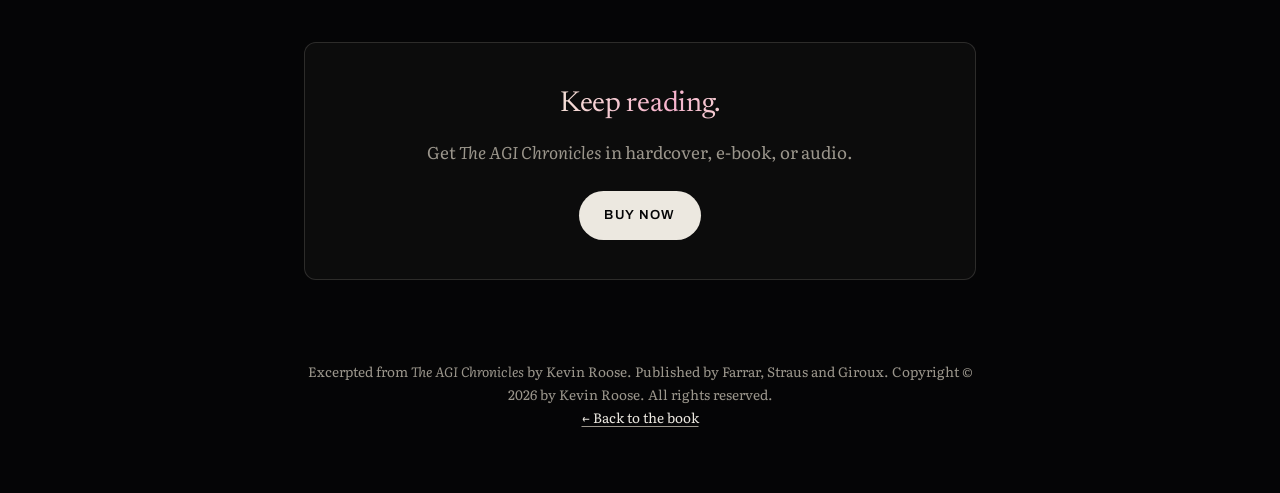
==== commit 9391eb04: "Pub day: add NYT Book Review and BookPage praise, switch pre-order CTAs to buy Co-Authored-By: Claud" ====
--- a/prologue.html
+++ b/prologue.html
@@ -4,17 +4,17 @@
 <meta charset="utf-8">
 <meta name="viewport" content="width=device-width, initial-scale=1">
 <title>Prologue — The AGI Chronicles</title>
-<meta name="description" content="Read the prologue of The AGI Chronicles by Kevin Roose. On sale October 6, 2026 from Farrar, Straus and Giroux.">
+<meta name="description" content="Read the prologue of The AGI Chronicles by Kevin Roose, out now from Farrar, Straus and Giroux.">
 <link rel="canonical" href="https://theagichronicles.com/prologue.html">
 <link rel="icon" type="image/svg+xml" href="assets/favicon.svg">
 
 <meta property="og:type" content="article">
 <meta property="og:title" content="Prologue — The AGI Chronicles">
 <meta property="og:description" content="Read the opening pages of Kevin Roose's inside story of the race to create an artificial superintelligence.">
-<meta property="og:image" content="https://theagichronicles.com/assets/og-image.jpg">
+<meta property="og:image" content="https://theagichronicles.com/assets/og-card.jpg">
 <meta property="og:url" content="https://theagichronicles.com/prologue.html">
 <meta name="twitter:card" content="summary_large_image">
-<meta name="twitter:image" content="https://theagichronicles.com/assets/og-image.jpg">
+<meta name="twitter:image" content="https://theagichronicles.com/assets/og-card.jpg">
 
 <link rel="preconnect" href="https://fonts.googleapis.com">
 <link rel="preconnect" href="https://fonts.gstatic.com" crossorigin>
@@ -62,7 +62,7 @@
     <a href="index.html#author">Author</a>
     <a href="index.html#contact">Contact</a>
   </nav>
-  <a class="btn btn-solid nav-cta" href="index.html#buy">Pre-order</a>
+  <a class="btn btn-solid nav-cta" href="index.html#buy">Buy the book</a>
 </header>
 
 <main class="excerpt" id="prologue">
@@ -117,9 +117,9 @@
   <span class="end-mark" aria-hidden="true"></span>
 
   <div class="keep-reading">
-    <h2 class="prism-sm">Keep reading on October 6.</h2>
-    <p>Pre-order <em>The AGI Chronicles</em> in hardcover, e-book, or audio.</p>
-    <a class="btn btn-solid" href="index.html#buy">Pre-order now</a>
+    <h2 class="prism-sm">Keep reading.</h2>
+    <p>Get <em>The AGI Chronicles</em> in hardcover, e-book, or audio.</p>
+    <a class="btn btn-solid" href="index.html#buy">Buy now</a>
   </div>
 </main>
 
--- a/styles.css
+++ b/styles.css
@@ -309,6 +309,59 @@
 
 @media (max-width: 640px) { .retailers { grid-template-columns: 1fr 1fr; } }
 
+/* ---------- tour ---------- */
+
+.tour { padding-top: 3rem; }
+.tour-note { text-align: center; color: var(--dim); margin-top: -1.2rem; margin-bottom: 2.4rem; }
+.tour-list { list-style: none; max-width: 860px; margin: 0 auto; }
+.tour-event {
+  display: grid;
+  grid-template-columns: 4.5rem 1fr auto;
+  gap: 1.6rem;
+  align-items: center;
+  padding: 1.3rem 0;
+  border-top: 1px solid var(--faint);
+}
+.tour-event:last-child { border-bottom: 1px solid var(--faint); }
+.tour-date {
+  display: flex; flex-direction: column; align-items: center;
+  font-family: var(--sans);
+  font-size: 0.66rem;
+  font-weight: 600;
+  letter-spacing: 0.18em;
+  text-transform: uppercase;
+  color: var(--dim);
+  line-height: 1.2;
+}
+.tour-date strong {
+  font-family: var(--serif);
+  font-size: 2.3rem;
+  font-weight: 400;
+  letter-spacing: 0;
+  color: var(--ink);
+  line-height: 1.05;
+}
+.tour-info h3 { font-family: var(--serif); font-size: 1.3rem; font-weight: 400; line-height: 1.3; }
+.tour-info p { font-family: var(--sans); font-size: 0.85rem; letter-spacing: 0.02em; color: var(--dim); margin-top: 0.2rem; }
+.tour-btn { padding: 0.6rem 1.2rem; font-size: 0.72rem; white-space: nowrap; }
+.tour-private {
+  font-family: var(--sans);
+  font-size: 0.72rem;
+  font-weight: 600;
+  letter-spacing: 0.1em;
+  text-transform: uppercase;
+  color: var(--dim);
+  padding: 0 1.2rem;
+  white-space: nowrap;
+}
+
+@media (max-width: 640px) {
+  .tour-event { grid-template-columns: 3.4rem 1fr; gap: 0.4rem 1.1rem; }
+  .tour-date { grid-row: span 2; }
+  .tour-btn, .tour-private { grid-column: 2; justify-self: start; margin-top: 0.6rem; }
+  .tour-private { padding: 0; }
+}
+
 /* ---------- praise ---------- */
 
 .quote-lead { max-width: 880px; margin: 0 auto 3.5rem; text-align: center; }
@@ -341,6 +394,10 @@
 }
 .quote-card blockquote p { font-size: 0.98rem; line-height: 1.65; }
 .star-badge { display: block; margin-top: 0.3rem; color: var(--yellow); }
+
+.quote-grid-2 { grid-template-columns: repeat(2, 1fr); margin-top: 1.2rem; }
+.quote-lead figcaption a, .quote-card figcaption a { color: inherit; text-decoration: none; }
+.quote-lead figcaption a:hover cite, .quote-card figcaption a:hover cite { text-decoration: underline; }
 
 @media (max-width: 860px) { .quote-grid { grid-template-columns: 1fr; } }
 
